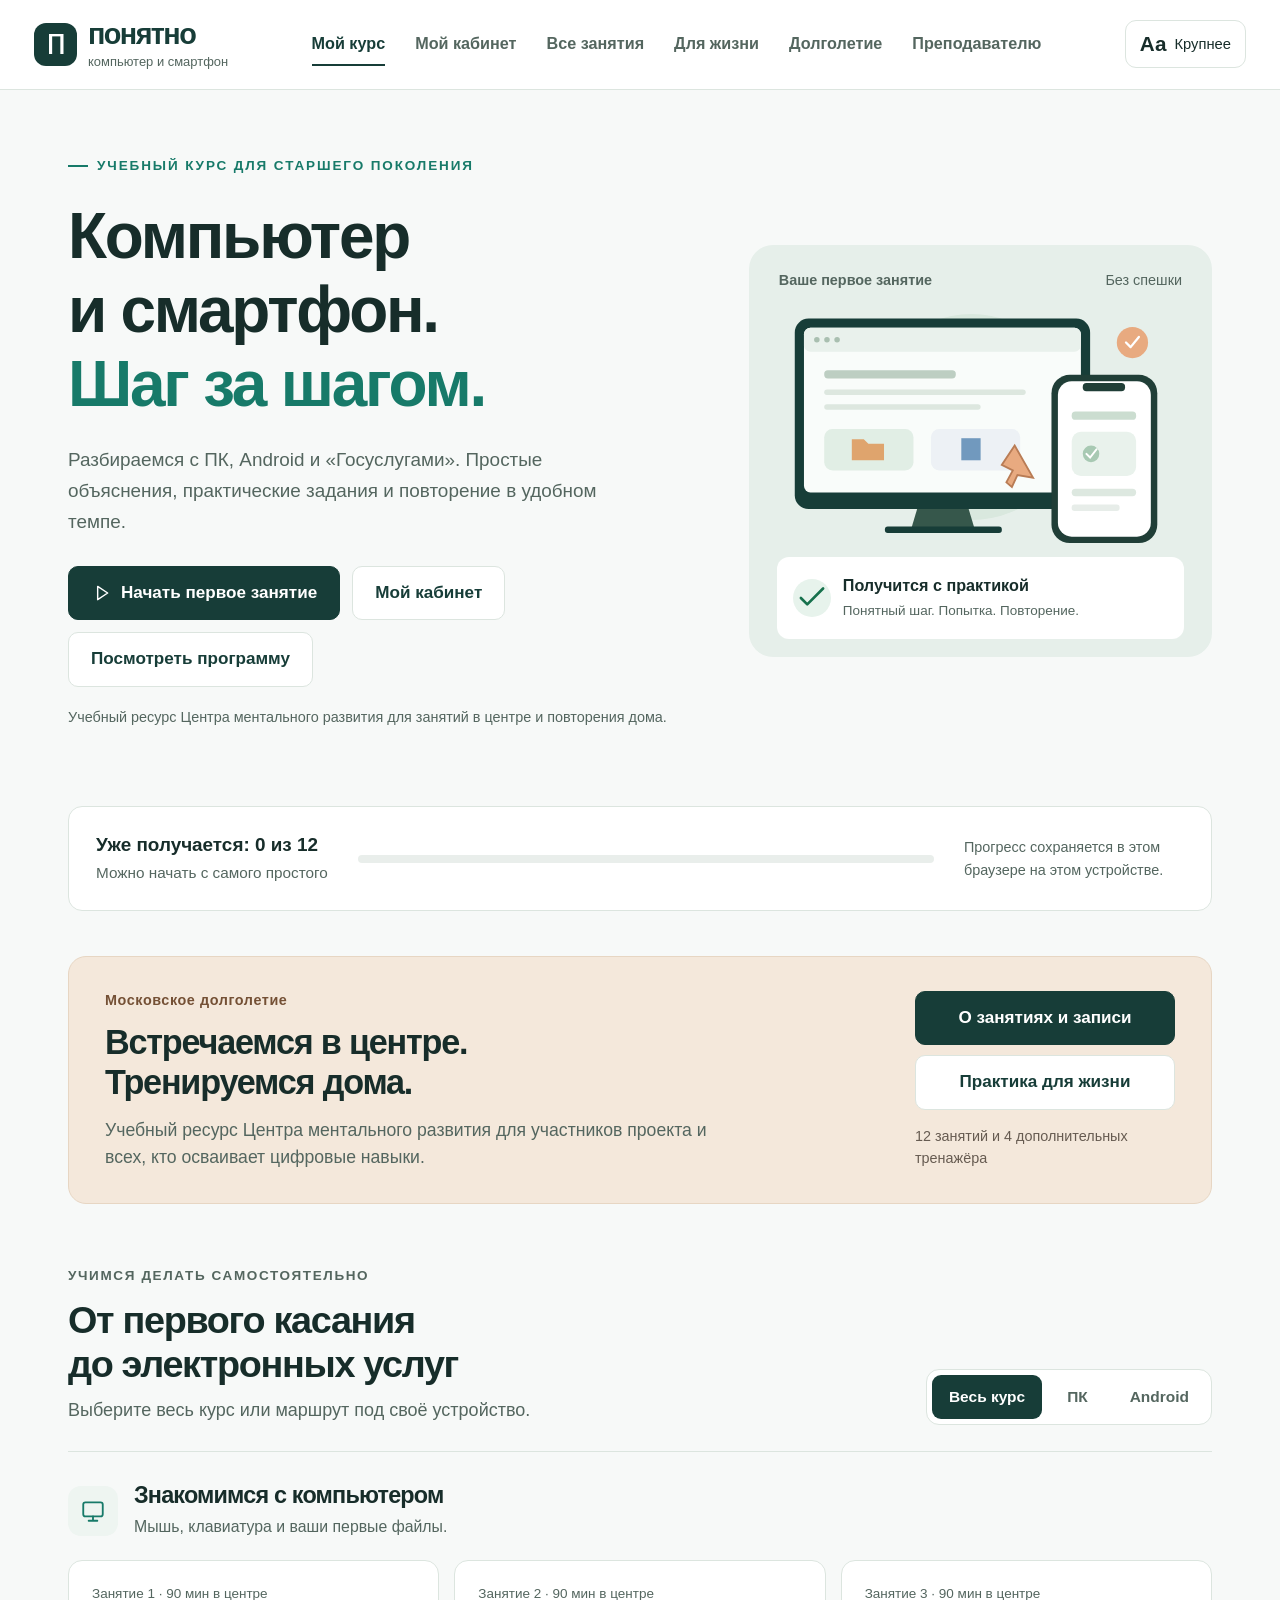
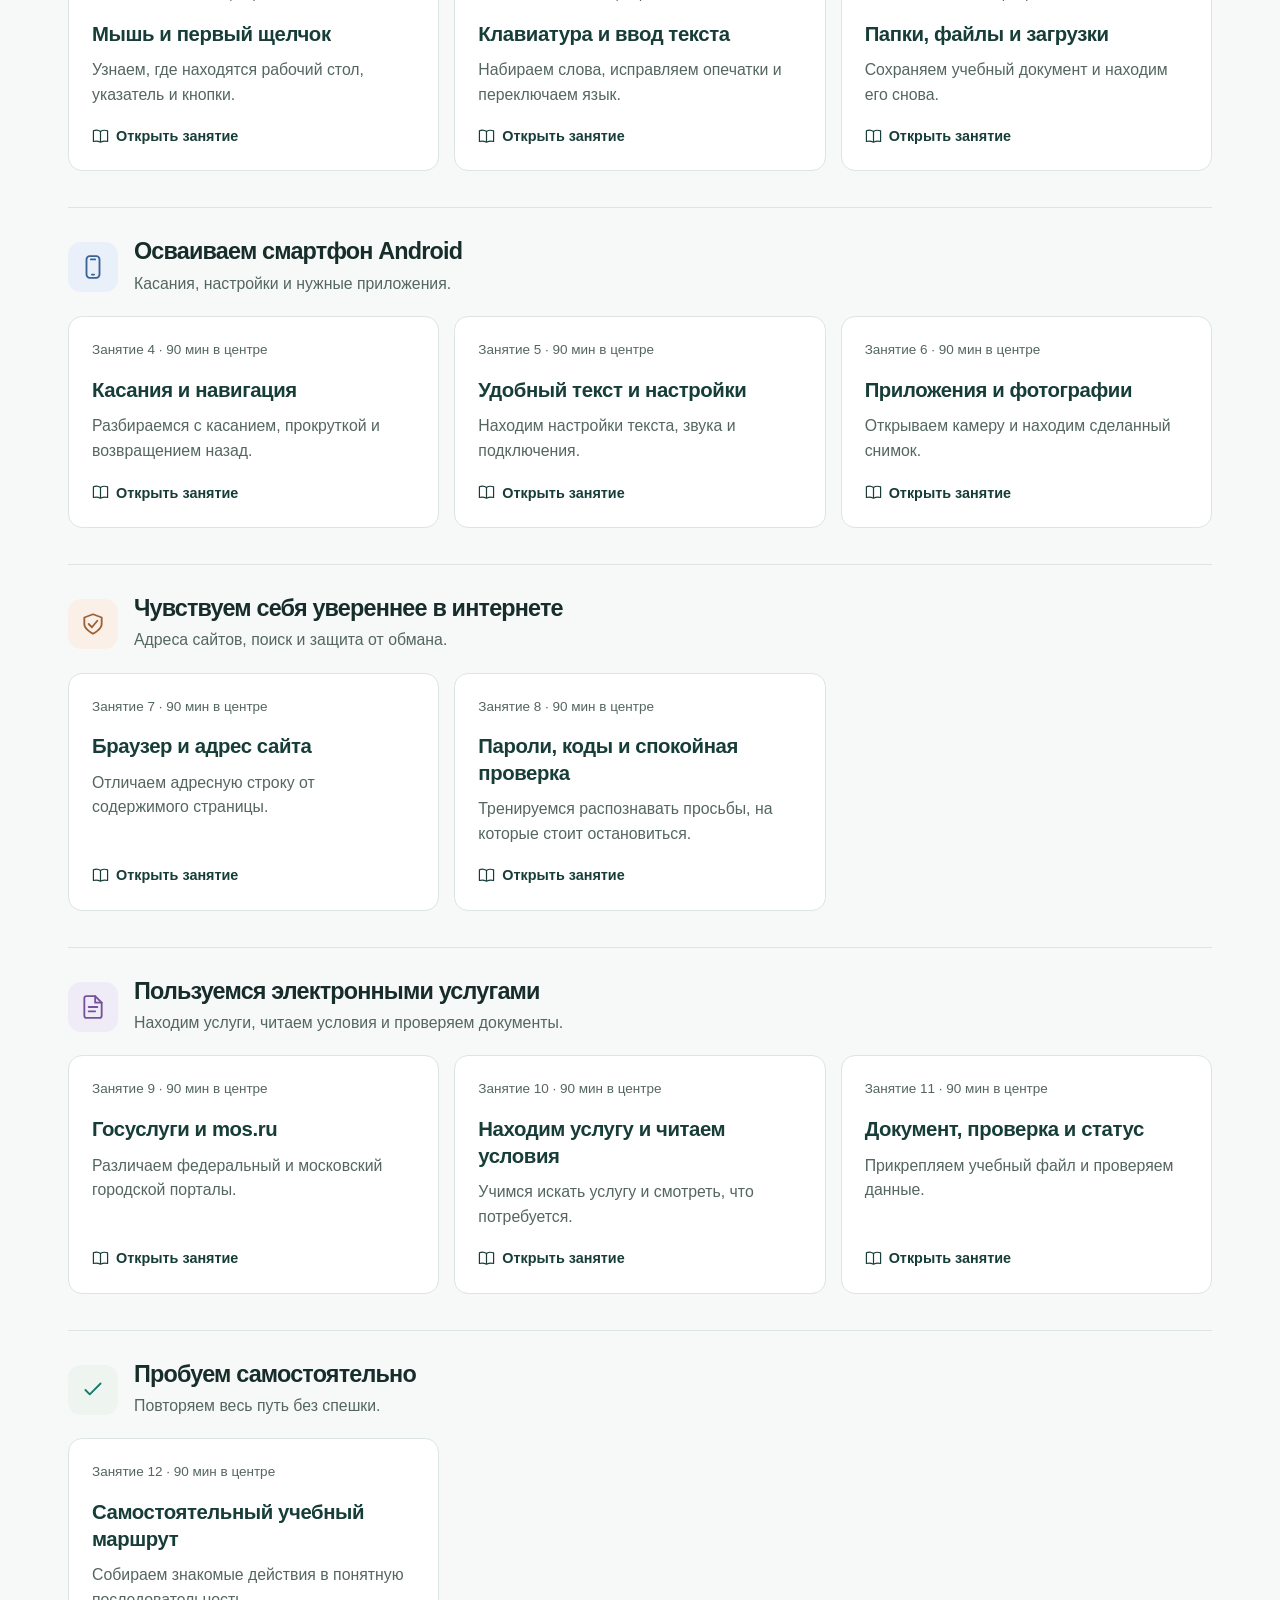
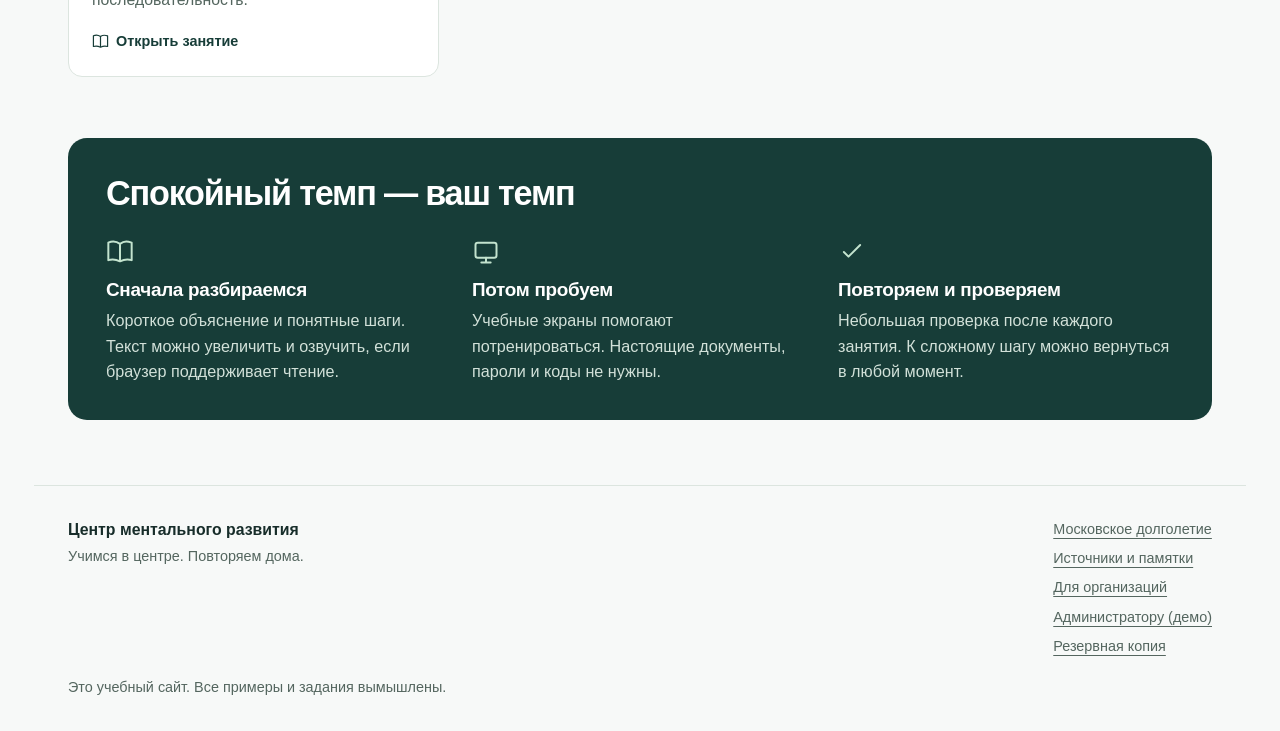
==== index.html @ 926dc973 "Stabilize learning navigation, schedule and local data management" ====
<!doctype html>
<html lang="ru">
<head>
  <meta charset="utf-8">
  <meta name="viewport" content="width=device-width, initial-scale=1">
  <meta name="theme-color" content="#173d38">
  <meta name="description" content="Учебный ресурс Центра ментального развития для участников Московского долголетия и самостоятельного обучения. Компьютер, Android, интернет и Госуслуги: понятные уроки, учебные задания и повторение в своём темпе.">
  <title>Понятно — компьютер и смартфон</title>
  <link rel="icon" href="data:image/svg+xml,%3Csvg xmlns='http://www.w3.org/2000/svg' viewBox='0 0 64 64'%3E%3Crect width='64' height='64' rx='18' fill='%23173d38'/%3E%3Cpath d='M18 44V20h28v24M26 44V28h12v16' fill='none' stroke='white' stroke-width='5' stroke-linecap='round'/%3E%3C/svg%3E">
  <link rel="stylesheet" href="./style.css?v=20261125-md1">
  <script src="./data.js?v=20261125-md1" defer></script>
  <script src="./extras.js?v=20261125-md1" defer></script>
  <link rel="stylesheet" href="./student.css?v=20261125-student1">
  <script src="./student.js?v=20261126-stable1" defer></script>
  <link rel="stylesheet" href="./teacher-workspace.css?v=20261125-teacher1">
  <script src="./teacher-workspace.js?v=20261126-stable1" defer></script>
  <link rel="stylesheet" href="./admin.css?v=20261126-stable1">
  <script src="./admin.js?v=20261126-stable1" defer></script>
  <script src="./backup.js?v=20261126-stable1" defer></script>
  <script src="./app.js?v=20261126-stable1" defer></script>
</head>
<body>
  <a class="skip-link" href="#main">Перейти к содержанию</a>
  <header class="site-header">
    <div class="header-inner">
      <a class="brand" href="#home" aria-label="Понятно — главная страница"><span class="brand-symbol" aria-hidden="true">п</span><span>понятно<span class="brand-sub">компьютер и смартфон</span></span></a>
      <nav aria-label="Основная навигация"><a href="#home" data-nav="home">Мой курс</a><a href="#student" data-nav="student">Мой кабинет</a><a href="#program" data-nav="program">Все занятия</a><a href="#life" data-nav="life">Для жизни</a><a href="#dolgoletie" data-nav="dolgoletie" aria-label="Московское долголетие">Долголетие</a><a href="#teacher" data-nav="teacher">Преподавателю</a></nav>
      <button class="font-button" id="font-toggle" type="button" aria-pressed="false" aria-label="Увеличить размер текста"><span aria-hidden="true">Аа</span><span class="font-label">Крупнее</span></button>
    </div>
  </header>
  <main id="main" tabindex="-1"></main>
  <footer class="site-footer"><div><strong>Центр ментального развития</strong><span>Учимся в центре. Повторяем дома.</span></div><div class="footer-links"><a href="#dolgoletie">Московское долголетие</a><a href="#sources">Источники и памятки</a><a href="./client.html">Для организаций</a><a href="#admin">Администратору (демо)</a><a href="#backup">Резервная копия</a></div><p>Это учебный сайт. Все примеры и задания вымышлены.</p></footer>
  <div id="announcer" class="sr-only" aria-live="polite" aria-atomic="true"></div>
  <noscript><p class="notice">Для интерактивных заданий включите JavaScript в браузере.</p></noscript>
</body>
</html>
---- style.css ----
:root{--ink:#172d2a;--muted:#54665f;--green:#173d38;--teal:#177a69;--line:#dce5df;--pale:#eef5f1;--paper:#fff;--bg:#f7f9f8;--orange:#e8aa80;--blue:#eaf0f9;--purple:#f0ecf7;font-size:18px;color-scheme:light}
*{box-sizing:border-box}html{scroll-behavior:smooth;scroll-padding-top:110px}body{margin:0;background:var(--bg);color:var(--ink);font-family:Inter,"Segoe UI",Arial,sans-serif;line-height:1.55}html.large-text{font-size:21px}body.large-text{font-size:1rem}button,input,select{font:inherit}button,a,input{touch-action:manipulation}a{color:var(--green);text-underline-offset:4px}button{cursor:pointer}button:disabled{cursor:default;opacity:.55}button:focus-visible,a:focus-visible,input:focus-visible,summary:focus-visible{outline:3px solid #237dca;outline-offset:4px}h1,h2,h3,p{margin-top:0}h1,h2,h3{line-height:1.16;letter-spacing:-.035em}h1{font-size:3.55rem;font-weight:650}h2{font-size:2.1rem;font-weight:650}h3{font-size:1.3rem}p{margin-bottom:1rem}svg{vertical-align:middle;flex-shrink:0}button svg,a svg{pointer-events:none}.sr-only{position:absolute;left:-10000px;width:1px;height:1px;overflow:hidden}.skip-link{position:fixed;top:-100px;left:20px;z-index:1000;background:white;padding:16px}.skip-link:focus{top:15px}.site-header{background:#fff;border-bottom:1px solid var(--line);position:sticky;top:0;z-index:10}.header-inner{max-width:1280px;margin:auto;display:flex;align-items:center;justify-content:space-between;gap:25px;padding:20px 34px}.brand{display:flex;align-items:center;gap:11px;text-decoration:none;font-weight:750;font-size:1.6rem;letter-spacing:-.055em;line-height:1}.brand-symbol{display:grid;place-items:center;width:43px;height:43px;border-radius:12px;background:var(--green);color:#fff;font-size:2rem;font-weight:500;padding-bottom:5px}.brand-sub{display:block;font-size:.72rem;font-weight:500;letter-spacing:0;color:var(--muted);margin-top:7px}.header-inner nav{display:flex;gap:30px;align-items:center}.header-inner nav a{font-size:.9rem;text-decoration:none;font-weight:550;color:var(--muted);padding:8px 0;border-bottom:2px solid transparent}.header-inner nav a.active{color:var(--green);border-color:var(--green)}.font-button{border:1px solid var(--line);border-radius:11px;background:white;min-height:48px;display:flex;align-items:center;gap:8px;padding:7px 14px;color:var(--ink)}.font-button>span:first-child{font-size:1.15rem;font-weight:650}.font-label{font-size:.82rem}main{max-width:1212px;margin:auto;padding:0 34px;min-height:70vh}main:focus{outline:none}.hero{display:grid;grid-template-columns:1.15fr .85fr;gap:54px;align-items:center;padding:66px 0 60px}.eyebrow{display:flex;align-items:center;gap:9px;font-size:.75rem;font-weight:700;letter-spacing:.14em;text-transform:uppercase;color:var(--teal);margin-bottom:22px}.eyebrow:before{content:"";width:20px;height:2px;background:var(--teal)}.hero h1{margin-bottom:23px;max-width:700px}.hero h1 em{font-style:normal;color:var(--teal)}.hero-description{max-width:560px;font-size:1.05rem;color:var(--muted);line-height:1.65}.hero-actions{display:flex;gap:12px;flex-wrap:wrap;margin:28px 0 19px}.btn{min-height:52px;padding:13px 22px;border-radius:10px;border:1px solid var(--line);text-decoration:none;display:inline-flex;align-items:center;justify-content:center;gap:10px;color:var(--green);background:#fff;font-weight:650;font-size:.95rem}.btn.primary{background:var(--green);border-color:var(--green);color:white}.btn:hover{filter:brightness(.96)}.btn.text{background:none;border-color:transparent;padding-left:0;padding-right:0;text-decoration:underline;font-weight:550}.small-note{color:var(--muted);font-size:.8rem}.hero-art{background:#e6efea;border-radius:24px;position:relative;padding:24px 20px 18px;overflow:hidden}.hero-art svg{width:100%;height:auto}.art-heading{font-size:.8rem;font-weight:650;color:var(--muted);display:flex;justify-content:space-between;padding:0 10px}.art-heading span:last-child{font-weight:400}.art-bottom{display:flex;align-items:center;gap:12px;padding:16px;background:#fff;border-radius:12px;margin:3px 8px 0;font-size:.88rem}.round-check{display:grid;place-items:center;background:#e7f3ec;color:#17714d;width:38px;height:38px;border-radius:50%;flex-shrink:0}.art-bottom strong{display:block;font-size:.9rem}.art-bottom span{font-size:.75rem;color:var(--muted)}.course-strip{display:flex;gap:30px;align-items:center;padding:23px 27px;border:1px solid var(--line);border-radius:14px;background:white;margin-bottom:65px}.progress-label{min-width:205px}.progress-label strong{display:block;font-size:1.05rem}.progress-label span{font-size:.85rem;color:var(--muted)}.progress-track{flex:1;height:8px;border-radius:12px;background:#e9eeeb;overflow:hidden}.progress-track>span{display:block;background:var(--teal);height:100%;transition:width .3s}.progress-note{max-width:220px;font-size:.8rem;color:var(--muted)}.section-heading{display:flex;justify-content:space-between;gap:20px;align-items:end;margin-bottom:26px}.section-heading h2{margin-bottom:10px}.section-heading p{color:var(--muted);margin:0}.section-kicker{font-size:.75rem;text-transform:uppercase;letter-spacing:.12em;font-weight:650;color:var(--muted);margin-bottom:12px}.path-tabs{display:flex;gap:8px;border:1px solid var(--line);border-radius:13px;background:white;padding:5px;flex-shrink:0}.path-tabs button{border:0;border-radius:9px;background:white;color:var(--muted);padding:10px 17px;font-size:.86rem;font-weight:650}.path-tabs button.active{background:var(--green);color:#fff}.course-module{border-top:1px solid var(--line);padding:30px 0 36px}.module-heading{display:flex;gap:16px;align-items:center;margin-bottom:20px}.module-heading h3{margin-bottom:6px}.module-heading p{color:var(--muted);font-size:.88rem;margin:0}.module-icon{width:50px;height:50px;display:grid;place-items:center;background:var(--pale);border-radius:13px;color:var(--teal);flex-shrink:0}.module-icon.blue{background:var(--blue);color:#3a6295}.module-icon.orange{background:#fbf0e8;color:#9d6034}.module-icon.purple{background:var(--purple);color:#73539b}.lesson-grid{display:grid;grid-template-columns:repeat(3,1fr);gap:15px}.lesson-card{display:flex;flex-direction:column;background:white;border:1px solid var(--line);border-radius:14px;text-decoration:none;padding:23px;min-height:211px;transition:transform .15s,border-color .15s}.lesson-card:hover{transform:translateY(-3px);border-color:#79a697}.lesson-card:focus-visible{transform:none}.card-meta{display:flex;justify-content:space-between;align-items:center;color:var(--muted);font-size:.75rem;margin-bottom:16px}.card-meta .done{color:#16744f;font-weight:650}.lesson-card h4{font-size:1.13rem;line-height:1.3;margin:0 0 11px;letter-spacing:-.02em}.lesson-card p{font-size:.88rem;color:var(--muted);margin-bottom:18px}.card-action{margin-top:auto;font-size:.8rem;font-weight:650;display:flex;gap:7px;align-items:center}.how-section{margin:25px 0 65px;background:var(--green);border-radius:19px;color:white;padding:36px 38px}.how-section h2{font-size:1.9rem;margin-bottom:24px}.how-grid{display:grid;grid-template-columns:repeat(3,1fr);gap:30px}.how-grid h3{font-size:1.05rem;letter-spacing:-.015em;margin:13px 0 8px}.how-grid p{color:#d2e1d9;font-size:.9rem;margin:0}.how-grid svg{color:#c3e3ce}.site-footer{max-width:1212px;margin:0 auto;padding:32px 34px;border-top:1px solid var(--line);display:grid;grid-template-columns:1fr auto;align-items:start;gap:12px}.site-footer div strong{font-size:.88rem;display:block}.site-footer div span,.site-footer a,.site-footer p{font-size:.8rem;color:var(--muted)}.site-footer p{grid-column:1/-1;margin:7px 0 0}.page-heading{padding:50px 0 30px;max-width:850px}.page-heading h1{font-size:2.65rem;margin-bottom:20px}.page-heading>p{color:var(--muted);font-size:1.02rem}.back-link{display:inline-flex;gap:9px;align-items:center;text-decoration:none;font-size:.88rem;margin-bottom:26px}.lesson-layout{display:grid;grid-template-columns:245px minmax(0,1fr);gap:40px;padding:35px 0 70px}.lesson-sidebar{border-right:1px solid var(--line);padding-right:22px}.lesson-sidebar>p{font-size:.75rem;letter-spacing:.09em;font-weight:650;color:var(--muted);text-transform:uppercase}.lesson-sidebar a{display:flex;gap:9px;align-items:start;text-decoration:none;color:var(--muted);padding:11px 10px;border-radius:8px;margin:3px 0;font-size:.88rem;line-height:1.4}.lesson-sidebar a.current{background:#e5eee7;color:var(--green);font-weight:650}.lesson-sidebar .item-num{width:23px;flex-shrink:0;font-size:.78rem;margin-top:2px}.lesson-content h1{font-size:2.45rem;max-width:750px;margin:12px 0 24px}.lesson-top{display:flex;gap:14px;color:var(--muted);font-size:.8rem;flex-wrap:wrap}.stage-tabs{display:flex;border-bottom:1px solid var(--line);gap:24px;margin:28px 0}.stage-tabs a{text-decoration:none;color:var(--muted);padding:12px 0;font-size:.9rem;font-weight:650;border-bottom:3px solid transparent}.stage-tabs a.active{border-color:var(--teal);color:var(--green)}.outcomes{margin-bottom:28px;padding:21px 25px;background:var(--pale);border-radius:12px}.outcomes h2{font-size:1.1rem;letter-spacing:-.01em;margin-bottom:10px}.outcomes ul{padding-left:23px;margin:0}.outcomes li{padding:3px 0;font-size:.98rem}.theory-step{margin:30px 0}.theory-step h2{font-size:1.4rem;margin-bottom:13px}.theory-step p{font-size:1.1rem;line-height:1.75}.term{padding:19px 0;border-top:1px solid var(--line);border-bottom:1px solid var(--line);margin:30px 0}.term strong{font-size:1.05rem}.term p{font-size:.95rem;color:var(--muted);margin:7px 0 0}.lesson-bottom{display:flex;gap:12px;flex-wrap:wrap;margin-top:28px}.practice-box{border:1px solid var(--line);border-radius:16px;background:white;padding:26px;margin:24px 0}.practice-box h2{font-size:1.4rem;margin:0 0 12px}.demo-label{display:inline-flex;background:#f2f5f3;border-radius:6px;font-size:.75rem;padding:5px 9px;color:var(--muted);margin-bottom:18px}.practice-area{padding:24px;background:#f1f5f2;border-radius:13px;margin:22px 0}.demo-grid{display:grid;grid-template-columns:repeat(3,1fr);gap:12px}.demo-item{background:#fff;border:1px solid #cad8cf;border-radius:11px;min-height:120px;display:flex;flex-direction:column;justify-content:center;align-items:center;gap:12px;padding:15px;color:var(--green);font-size:.9rem}.demo-item:hover{border-color:var(--teal)}.demo-item svg{width:35px;height:35px}.feedback{padding:15px 18px;border-radius:10px;margin-top:17px;line-height:1.5;font-size:.95rem;background:#edf4f8;color:#244d62}.feedback:empty{display:none}.feedback.good{background:#e6f3e9;color:#235e3c}.feedback.try{background:#fff2e4;color:#775025}.practice-area input,.catalog-input{width:100%;border:1px solid #adc4b5;border-radius:10px;min-height:53px;padding:12px 15px;background:white;color:var(--ink);font-size:1.05rem}.practice-area label{display:block;font-size:.9rem;font-weight:600;margin-bottom:10px}.practice-area .btn{margin-top:14px}.breadcrumb-demo{font-size:.82rem;color:var(--muted);margin-bottom:18px}.phone-demo{max-width:315px;background:#fff;margin:auto;border:8px solid #243b36;border-radius:31px;padding:27px 15px 12px;box-shadow:0 12px 25px #193f3710}.phone-demo .phone-status{text-align:center;font-size:.7rem;color:var(--muted);margin-bottom:22px}.phone-demo h3{font-size:1.12rem}.phone-demo p{font-size:.95rem}.phone-buttons{display:flex;justify-content:space-evenly;padding-top:14px;margin-top:23px;border-top:1px solid var(--line)}.phone-buttons button{border:1px solid var(--line);background:white;border-radius:7px;padding:9px 11px;font-size:.8rem}.font-demo{padding:20px 13px;border:1px solid var(--line);border-radius:8px;line-height:1.6;background:#f8faf9}.choices{display:grid;gap:11px}.choice-button{background:white;border:1px solid #cbd8d0;border-radius:9px;padding:16px;text-align:left;line-height:1.5;color:var(--ink);font-size:.95rem}.choice-button:hover{border-color:var(--teal);background:#fafdfb}.message-demo{padding:21px;background:#fff;border-radius:11px;margin-bottom:19px}.message-demo strong{font-size:.85rem;display:block;color:var(--muted);margin-bottom:9px}.message-demo p{margin-bottom:0}.portal-pair{display:grid;grid-template-columns:1fr 1fr;gap:12px}.portal-pair button{min-height:110px}.catalog-items{display:grid;gap:10px;margin-top:15px}.catalog-items button{background:white;padding:15px 17px;border-radius:8px;border:1px solid var(--line);text-align:left;color:var(--green);font-weight:550}.catalog-detail{padding:20px;background:white;border:1px solid var(--line);border-radius:10px}.catalog-detail p{font-size:.95rem}.summary-rows{display:grid;gap:12px;font-size:.95rem;margin:15px 0}.summary-rows div{border-bottom:1px solid var(--line);padding-bottom:10px}.summary-rows span{display:block;color:var(--muted);font-size:.8rem}.sequence-list{display:grid;gap:8px;margin-bottom:20px}.sequence-list>div{padding:13px;background:white;border-radius:9px;border:1px solid var(--line)}.sequence-options{display:grid;gap:9px}.sequence-options button{padding:13px;background:white;text-align:left;border:1px solid var(--line);border-radius:8px;color:var(--green)}.quiz-question{padding:22px 0;border:0;border-bottom:1px solid var(--line);margin:0}.quiz-question legend{font-size:1.1rem;font-weight:650;padding:0 0 12px;line-height:1.5}.quiz-option{display:flex;gap:12px;align-items:start;margin:9px 0;padding:14px 17px;border:1px solid var(--line);border-radius:9px;background:white;cursor:pointer;font-size:.98rem}.quiz-option:has(input:checked){border-color:var(--teal);background:#eaf4ed}.quiz-option input{margin-top:7px;accent-color:var(--green);width:19px;height:19px;flex-shrink:0}.quiz-explain{font-size:.9rem;margin-top:12px;color:#285c40}.quiz-explain.wrong{color:#835326}.homework{margin:28px 0;padding:22px;background:#eef2f7;border-radius:12px}.homework h2{font-size:1.1rem;margin-bottom:9px}.homework p{font-size:.95rem;margin:0}.notice{padding:17px 20px;background:#fff3e4;border-radius:10px;color:#79582d;font-size:.9rem}.success-panel{background:#e8f4ec;border:1px solid #abcbb5;border-radius:14px;padding:24px;margin-bottom:24px}.success-panel h2{font-size:1.4rem}.success-panel p{margin:0;color:#345d43}.teacher-intro{display:grid;grid-template-columns:1fr 1fr;gap:25px;padding-bottom:25px}.teacher-card{background:#fff;border:1px solid var(--line);border-radius:13px;padding:26px}.teacher-card h2{font-size:1.4rem}.teacher-card p,.teacher-card li{font-size:.95rem}.teacher-card ul{padding-left:21px}.teacher-table{width:100%;border-collapse:collapse;margin:20px 0 35px;text-align:left;background:#fff}.teacher-table td,.teacher-table th{border:1px solid var(--line);padding:15px;vertical-align:top;font-size:.9rem}.teacher-table th{background:var(--green);color:white;font-weight:600}.teacher-table td:first-child{width:28%}.teacher-table a{font-weight:600}.teacher-details{background:#fff;border:1px solid var(--line);border-radius:10px;margin:13px 0}.teacher-details summary{cursor:pointer;font-weight:600;padding:20px;font-size:1rem}.teacher-details>div{padding:0 23px 23px}.teacher-details h3{font-size:1.1rem}.teacher-details p,.teacher-details li{font-size:.95rem}.teacher-details ul{padding-left:20px}.sources-list{display:grid;gap:18px;padding-bottom:55px}.source-item{padding:24px;background:white;border:1px solid var(--line);border-radius:11px}.source-item h2{font-size:1.3rem;margin-bottom:10px}.source-item p{font-size:.95rem;color:var(--muted)}.source-item a{font-size:.95rem}.empty-state{padding:22px;background:white;border-radius:10px;color:var(--muted)}.completion-badge{display:inline-flex;align-items:center;gap:8px;background:#e8f4ec;color:#25623e;border-radius:7px;padding:7px 10px;font-size:.8rem;margin:16px 0}.print-only{display:none}
@media(min-width:1500px){.hero{padding-top:80px;padding-bottom:75px}.hero h1{font-size:3.85rem}}
@media(max-width:1000px){.header-inner{padding:17px 25px;gap:15px}.header-inner nav{gap:20px}.brand-sub{font-size:.65rem}.font-label{display:none}main{padding:0 25px}.hero{gap:25px;padding-top:45px}.hero h1{font-size:2.85rem}.lesson-grid{grid-template-columns:repeat(2,1fr)}.section-heading{align-items:start}.section-heading h2{font-size:1.85rem}.path-tabs button{padding:10px 12px}.lesson-layout{grid-template-columns:195px minmax(0,1fr);gap:25px}.lesson-sidebar{padding-right:15px}.lesson-content h1{font-size:2.1rem}.course-strip{margin-bottom:45px}.progress-note{max-width:175px}.teacher-table{font-size:.9rem}}
@media(max-width:720px){:root{font-size:18px}.header-inner{padding:14px 18px;flex-wrap:wrap;gap:13px}.brand{font-size:1.35rem}.brand-symbol{width:38px;height:38px;font-size:1.8rem}.brand-sub{font-size:.64rem}.font-button{margin-left:auto;min-height:42px;padding:5px 13px}.header-inner nav{order:3;flex-basis:100%;gap:25px;overflow:auto;white-space:nowrap}.header-inner nav a{font-size:.85rem;padding:4px 0 7px}.hero{grid-template-columns:1fr;padding:36px 0;gap:30px}.hero h1{font-size:2.65rem;line-height:1.1}.hero-description{font-size:1rem}.hero-art{max-width:450px;width:100%;margin:auto}.hero-art svg{max-height:240px}.hero-actions .btn{flex:1;white-space:nowrap;padding:13px 16px}main{padding:0 19px}.eyebrow{margin-bottom:19px}.course-strip{flex-wrap:wrap;padding:20px;gap:16px;margin-bottom:38px}.progress-label{flex-basis:100%}.progress-track{min-width:130px}.progress-note{font-size:.75rem;max-width:150px}.section-heading{flex-direction:column;gap:20px;margin-bottom:24px}.section-heading h2{font-size:1.8rem}.section-heading p{font-size:.95rem}.path-tabs{width:100%;justify-content:space-between}.path-tabs button{padding:10px 17px;flex:1}.lesson-grid{grid-template-columns:1fr}.lesson-card{min-height:170px;padding:21px}.card-meta{margin-bottom:11px}.lesson-card h4{font-size:1.15rem}.module-heading{gap:12px}.module-heading h3{font-size:1.2rem}.module-heading p{font-size:.85rem}.course-module{padding:24px 0 29px}.how-section{padding:28px 23px;margin-bottom:40px}.how-section h2{font-size:1.6rem}.how-grid{grid-template-columns:1fr;gap:25px}.site-footer{grid-template-columns:1fr;padding:26px 19px}.site-footer p{grid-column:auto}.lesson-layout{grid-template-columns:1fr;gap:0;padding-top:27px}.lesson-sidebar{display:none}.lesson-content h1{font-size:2rem}.stage-tabs{gap:0;justify-content:space-between}.stage-tabs a{font-size:.82rem;padding:12px 3px}.lesson-top{font-size:.77rem}.practice-box{padding:19px}.practice-area{padding:17px}.demo-grid{grid-template-columns:1fr}.demo-item{min-height:80px;flex-direction:row;justify-content:start}.portal-pair{grid-template-columns:1fr}.teacher-intro{grid-template-columns:1fr}.page-heading h1{font-size:2.1rem}.teacher-table{display:block;overflow:auto}.teacher-table td{min-width:155px}.teacher-table td:nth-child(2){min-width:220px}.lesson-bottom .btn{flex:1}.theory-step p{font-size:1.05rem}.quiz-option{padding:13px}.page-heading{padding-top:33px}}
@media(prefers-reduced-motion:reduce){html{scroll-behavior:auto}*,*::before,*::after{transition:none!important}}
@media print{.site-header,.site-footer,.skip-link,.no-print,.back-link{display:none!important}body,main{background:white!important;color:black!important;font-size:11pt!important}main{max-width:none;padding:0}h1{font-size:24pt!important}h2{font-size:16pt!important}.page-heading{padding-top:0}.teacher-card,.teacher-details,.teacher-table td,.teacher-table th{background:white!important;color:black!important;box-shadow:none}.teacher-intro{display:block}.teacher-card{border:0;padding:0}.teacher-details{break-inside:avoid}.teacher-details>div{display:block!important}.teacher-details summary{padding-left:0}.teacher-table{display:table;overflow:visible;font-size:9pt}.teacher-table td,.teacher-table th{padding:8px;font-size:9pt}.print-only{display:block}.teacher-details:not([open])>div{display:block!important}a{color:black;text-decoration:none}.source-item{break-inside:avoid}.notice{background:white;border:1px solid #999}.teacher-card ul{margin-top:0}}
/* Learning at the center and everyday practice */
.longevity-banner{margin:-20px 0 62px;padding:32px 36px;background:#f4e8db;border:1px solid #e7d6c3;border-radius:18px;display:grid;grid-template-columns:1fr auto;align-items:center;gap:40px}
.project-label{display:block;color:#745035;font-size:.8rem;letter-spacing:.04em;font-weight:700;margin-bottom:12px}
.longevity-banner h2{font-size:1.9rem;margin-bottom:14px}
.longevity-banner p{max-width:640px;margin-bottom:0;color:var(--muted);font-size:.98rem}
.banner-actions{display:flex;flex-direction:column;align-items:stretch;gap:10px;max-width:300px}
.banner-actions span{font-size:.8rem;color:#665b51;max-width:260px;padding-top:5px}
.longevity-heading{max-width:870px}
.longevity-heading h1{font-size:3.3rem;margin-bottom:20px}
.longevity-heading .lead{font-size:1.4rem;color:var(--green);line-height:1.45}
.longevity-heading>p{max-width:790px}
.connection-grid{display:grid;grid-template-columns:repeat(3,minmax(0,1fr));gap:20px;margin:0 0 52px}
.connection-card{padding:27px;background:#fff;border:1px solid var(--line);border-radius:14px}
.connection-card h2{font-size:1.4rem}
.connection-card p{font-size:.97rem;color:var(--muted);margin:0}
.join-section{display:grid;grid-template-columns:minmax(0,1.5fr) minmax(0,1fr);gap:42px;align-items:start;padding:20px 0 55px}
.join-section h2{font-size:2rem}
.join-steps{padding-left:25px}
.join-steps li{padding-left:7px;margin-bottom:18px}
.join-steps strong{display:block;margin-bottom:4px}
.center-card{padding:28px;background:var(--pale);border:1px solid var(--line);border-radius:16px}
.center-card h3{font-size:1.3rem;margin-top:26px;margin-bottom:13px}
.center-card h3:first-of-type{margin-top:0}
.center-card p,.center-card li{font-size:.95rem}
.center-card ul{padding-left:22px}
.center-card .small-note{font-size:.8rem;margin-bottom:8px}
.contact-phone{font-weight:650;font-size:1.1rem;display:inline-block;margin-bottom:12px}
.resource-note{padding:15px 0 45px}
.life-preview{padding:10px 0 25px}
.life-preview>h2{max-width:730px}
.life-grid{display:grid;grid-template-columns:repeat(2,minmax(0,1fr));gap:22px;margin:26px 0 36px}
.life-card{display:block;background:#fff;border:1px solid var(--line);border-radius:15px;padding:28px;text-decoration:none;transition:border-color .15s}
.life-card:hover{border-color:var(--teal)}
.life-icon{display:flex;align-items:center;justify-content:center;background:var(--pale);border-radius:12px;width:54px;height:54px;color:var(--teal);margin-bottom:17px}
.life-card-meta{display:block;font-size:.83rem;color:var(--muted);margin-bottom:10px}
.life-card h2{font-size:1.5rem;margin-bottom:13px}
.life-card p{font-size:.98rem;color:var(--muted);margin-bottom:22px}
.life-progress{display:flex;align-items:center;gap:24px;padding:20px 23px;border:1px solid var(--line);background:#fff;border-radius:12px;margin-top:27px;max-width:850px}
.life-progress span{font-size:.85rem;color:var(--muted)}
.life-exercise{max-width:850px;margin:0 auto;padding:40px 0 55px}
.life-exercise .eyebrow{margin:24px 0 16px}
.life-exercise h1{font-size:2.7rem}
.life-intro{color:var(--muted);font-size:1.05rem}
.life-step-status{display:flex;align-items:center;gap:24px;background:var(--pale);border-radius:10px;padding:16px 20px;margin:28px 0 20px}
.life-step-status span{white-space:nowrap;font-size:.95rem;font-weight:600}
.life-step-status progress{width:100%;height:12px;accent-color:var(--teal)}
.life-question{padding:30px;background:#fff;border:1px solid var(--line);border-radius:15px}
.life-question h2{font-size:1.65rem;scroll-margin-top:160px}
.life-options{display:grid;gap:13px;margin:24px 0}
.life-option{background:#fff;color:var(--ink);text-align:left;border:1px solid #bacbc0;border-radius:10px;min-height:58px;padding:16px 20px;font-weight:500;line-height:1.45}
.life-option:hover{background:var(--pale)}
.life-option.selected{border:2px solid var(--teal);background:#eaf4ed;padding:15px 19px}
.life-option:disabled{opacity:1;color:var(--muted)}
.life-option.selected:disabled{color:var(--green)}
.life-question .feedback{margin:20px 0}
.life-question .btn{margin-top:8px}
.related-lesson{margin-top:28px;padding:20px;border-left:3px solid var(--teal);background:var(--pale)}
.related-lesson span{display:block;font-size:.8rem;color:var(--muted);margin-bottom:6px}
.related-lesson a{font-weight:600}
.takeaway{padding:26px;background:#fff;border:1px solid var(--line);border-radius:12px}
.takeaway h2{font-size:1.6rem}
.takeaway li{margin-bottom:13px}
.takeaway p{color:var(--muted);font-size:.9rem}
.teacher-longevity{padding:28px 32px;border:1px solid #e7d6c3;background:#fbf3e9;border-radius:15px;margin-bottom:30px}
.teacher-longevity h2{font-size:1.7rem}
.teacher-longevity li{margin-bottom:12px}
.footer-links{display:flex;flex-direction:column;gap:7px}
@media(max-width:1100px){.header-inner{flex-wrap:wrap}.header-inner nav{order:3;flex-basis:100%;justify-content:center;gap:25px;overflow:auto;white-space:nowrap}.font-button{margin-left:auto}.longevity-banner{gap:25px;padding:28px}.banner-actions{max-width:260px}}
@media(max-width:720px){.header-inner nav{justify-content:flex-start;gap:25px}.longevity-banner{grid-template-columns:1fr;margin:-4px 0 38px;padding:25px;gap:23px}.longevity-banner h2{font-size:1.7rem}.banner-actions{max-width:none}.banner-actions span{max-width:none}.longevity-heading h1{font-size:2.25rem}.longevity-heading .lead{font-size:1.18rem}.connection-grid{grid-template-columns:1fr;gap:14px;margin-bottom:27px}.connection-card{padding:23px}.join-section{grid-template-columns:1fr;gap:23px;padding-bottom:30px}.join-section h2{font-size:1.7rem}.join-section .hero-actions{display:grid;grid-template-columns:1fr}.center-card{padding:24px}.life-grid{grid-template-columns:1fr;gap:16px}.life-card{padding:24px}.life-card h2{font-size:1.4rem}.life-progress{align-items:start;flex-direction:column;gap:8px}.life-exercise{padding-top:27px}.life-exercise h1{font-size:2rem}.life-intro{font-size:1rem}.life-question{padding:21px}.life-question h2{font-size:1.4rem}.life-option{padding:15px;font-size:.98rem}.life-option.selected{padding:14px}.life-step-status{gap:16px;padding:14px 16px}.teacher-longevity{padding:23px}.teacher-longevity h2{font-size:1.5rem}.teacher-longevity ol{padding-left:22px}.takeaway{padding:22px}.life-exercise .lesson-bottom{flex-direction:column}.life-exercise .btn{white-space:normal}}
@media print{.life-step-status,.related-lesson{display:none!important}.life-exercise{max-width:none;padding:0}.life-exercise .eyebrow{margin-top:0}.life-exercise .success-panel{display:none}.takeaway,.teacher-longevity{background:white;border:1px solid #aaa;break-inside:avoid}.longevity-banner{background:white}.life-card,.connection-card,.center-card{break-inside:avoid;box-shadow:none}}

@media(max-width:720px){.header-inner nav{flex-wrap:wrap;overflow:visible;white-space:normal;gap:7px 19px}.header-inner nav a{padding:4px 0;line-height:1.35}.life-question h2{scroll-margin-top:230px}}
---- student.css ----
.student-page{max-width:1000px;margin:0 auto;padding-bottom:55px}.student-summary{display:grid;grid-template-columns:1fr auto;gap:28px;align-items:center;padding:30px;background:var(--pale);border:1px solid var(--line);border-radius:18px}.student-summary h2{margin:5px 0 16px}.student-summary .progress-track{height:13px;margin:0 0 16px}.student-summary p:last-child{margin:0}.student-label{font-weight:650;color:var(--muted);margin:0}.student-actions{display:flex;flex-direction:column;gap:10px}.student-metrics{display:grid;grid-template-columns:repeat(3,1fr);gap:14px;margin:18px 0 36px}.student-metrics article{padding:20px;background:white;border:1px solid var(--line);border-radius:13px}.student-metrics strong{display:block;font-size:1.65rem;color:var(--green)}.student-metrics span{font-size:.9rem;color:var(--muted)}.student-section{padding:25px 0;border-top:1px solid var(--line)}.student-section h2{font-size:1.75rem}.student-section h3{margin:20px 0 12px}.student-achievements{display:grid;grid-template-columns:repeat(2,1fr);gap:12px}.student-award{display:flex;gap:14px;background:white;border:1px solid var(--line);border-radius:12px;padding:20px;align-items:start}.student-award.earned{border-color:#73a48b;background:#eef7ef}.student-award-mark{display:grid;place-items:center;border-radius:50%;background:#e9eeeb;color:var(--muted);width:38px;height:38px;flex:none;font-weight:700}.student-award.earned .student-award-mark{background:var(--green);color:white}.student-award h3{font-size:1.08rem;margin:0 0 8px}.student-award p{font-size:.88rem;margin:0 0 5px}.student-list{display:grid;gap:8px}.student-row{display:flex;justify-content:space-between;align-items:center;gap:15px;min-height:54px;border:1px solid var(--line);border-radius:10px;background:white;padding:13px 18px;text-decoration:none}.student-row:hover{border-color:var(--teal)}.student-row span{color:var(--muted);font-size:.84rem;flex-shrink:0}.student-notice{font-size:.9rem;color:var(--muted)}.student-print-date{display:none}@media(max-width:720px){.student-summary{grid-template-columns:1fr;padding:22px}.student-metrics{grid-template-columns:1fr;gap:8px}.student-metrics article{padding:15px}.student-achievements{grid-template-columns:1fr}.student-row{align-items:start;flex-direction:column;gap:5px}.student-page .page-heading{padding-top:28px}}@media print{.student-page{max-width:none;padding:0}.student-print-date{display:block}.student-summary,.student-award,.student-row,.student-metrics article{break-inside:avoid;background:white}.student-section{padding:13px 0}.student-page .page-heading{padding:0}.student-page a{color:inherit;text-decoration:none}.student-actions{display:none!important}}
---- teacher-workspace.css ----
.teach-workspace{max-width:1100px;margin:auto;padding-bottom:50px}.tw-metrics{display:grid;grid-template-columns:repeat(auto-fit,minmax(150px,1fr));gap:12px;margin:0 0 22px}.tw-metrics article{background:#fff;border:1px solid var(--line);border-radius:12px;padding:18px;color:var(--muted);font-size:.9rem}.tw-metrics strong{display:block;color:var(--green);font-size:1.8rem}.tw-panel{background:#fff;border:1px solid var(--line);border-radius:16px;padding:26px;margin:0 0 20px}.tw-panel h2{font-size:1.7rem}.tw-group-list{display:flex;gap:9px;flex-wrap:wrap;margin-bottom:18px}.tw-form{display:flex;align-items:end;flex-wrap:wrap;gap:12px;margin:20px 0}.tw-form label{display:grid;gap:6px;flex:1;min-width:135px;font-weight:600;font-size:.9rem}.tw-form input,.tw-form select,.tw-table select{min-height:48px;border:1px solid #aebfb5;background:white;border-radius:8px;color:var(--ink);padding:9px 12px;width:100%;font:inherit}.tw-form select{max-width:100%}.tw-session-list{display:grid;gap:8px}.tw-session{border:1px solid var(--line);background:white;color:var(--ink);border-radius:10px;padding:13px 16px;text-align:left;display:grid;grid-template-columns:1fr 1.6fr 1fr;gap:10px;align-items:center}.tw-session.selected{background:var(--pale);border-color:var(--teal)}.tw-session span:last-child{font-size:.85rem;color:var(--muted)}.tw-print-only{display:none}@media(max-width:720px){.tw-panel{padding:18px}.tw-form{display:grid}.tw-session{grid-template-columns:1fr;gap:4px}.tw-metrics{grid-template-columns:repeat(2,minmax(0,1fr))}.tw-table select{min-width:155px}}@media print{.tw-print-only{display:inline}.tw-table select,.tw-session-list,.no-print{display:none!important}.tw-panel{border:1px solid #bbb;padding:12px;break-inside:auto}.tw-metrics article{break-inside:avoid}.teach-workspace .page-heading{padding:0}.tw-panel h2{font-size:15pt}}
---- admin.css ----
.admin-checks{display:grid;gap:12px;grid-template-columns:repeat(auto-fit,minmax(210px,1fr));margin:20px 0}.admin-checks label{display:flex;align-items:center;gap:9px}.admin-checks input{width:22px;height:22px;accent-color:var(--green)}.admin-certificate{padding:40px 22px;border:4px double #72998a;background:#f6faf7;text-align:center;margin:20px 0;position:relative}.admin-certificate .eyebrow{justify-content:center}.admin-certificate h2{font-size:2.3rem}.admin-certificate h3{font-size:1.8rem}.admin-watermark{font-weight:800;letter-spacing:.18em;color:#8b5945}.admin-workspace .student-row button{min-height:40px;padding:7px 13px}.admin-workspace .tw-table select{min-width:150px}@media print{body.certificate-print .site-header,body.certificate-print .site-footer{display:none!important}body.certificate-print .admin-workspace>*{display:none!important}body.certificate-print .admin-workspace>section:has(.admin-certificate){display:block!important;border:0;padding:0}body.certificate-print .admin-workspace>section:has(.admin-certificate)>*:not(.admin-certificate){display:none!important}body.certificate-print .admin-certificate{display:block!important;min-height:150mm;padding:25mm 12mm;margin:0;background:white}body.certificate-print main{padding:0}body:not(.certificate-print) .admin-certificate{display:none!important}}
@media print{body:not(.certificate-print) .admin-certificate-section{display:none!important}.admin-workspace form{display:none!important}body.certificate-print .admin-workspace>.admin-certificate-section{display:block!important}body.certificate-print .admin-certificate-section>*:not(.admin-certificate){display:none!important}}
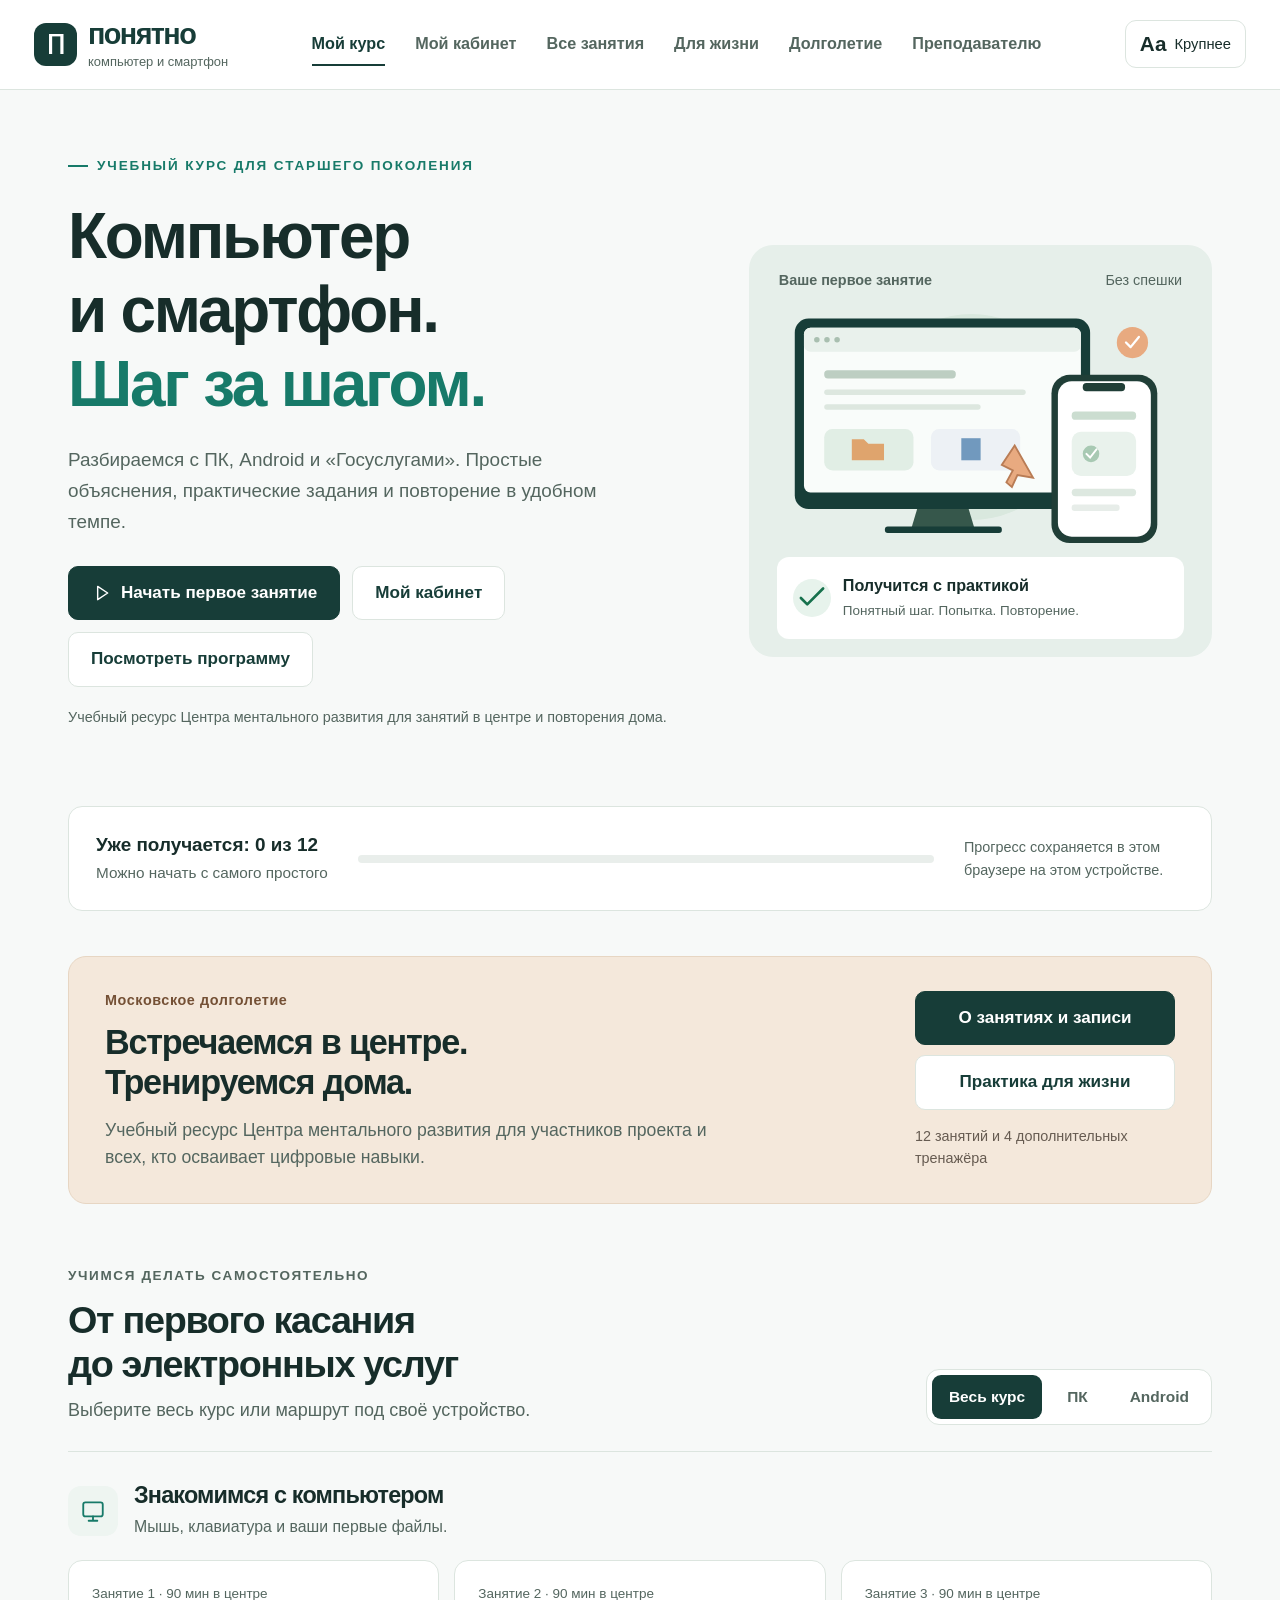
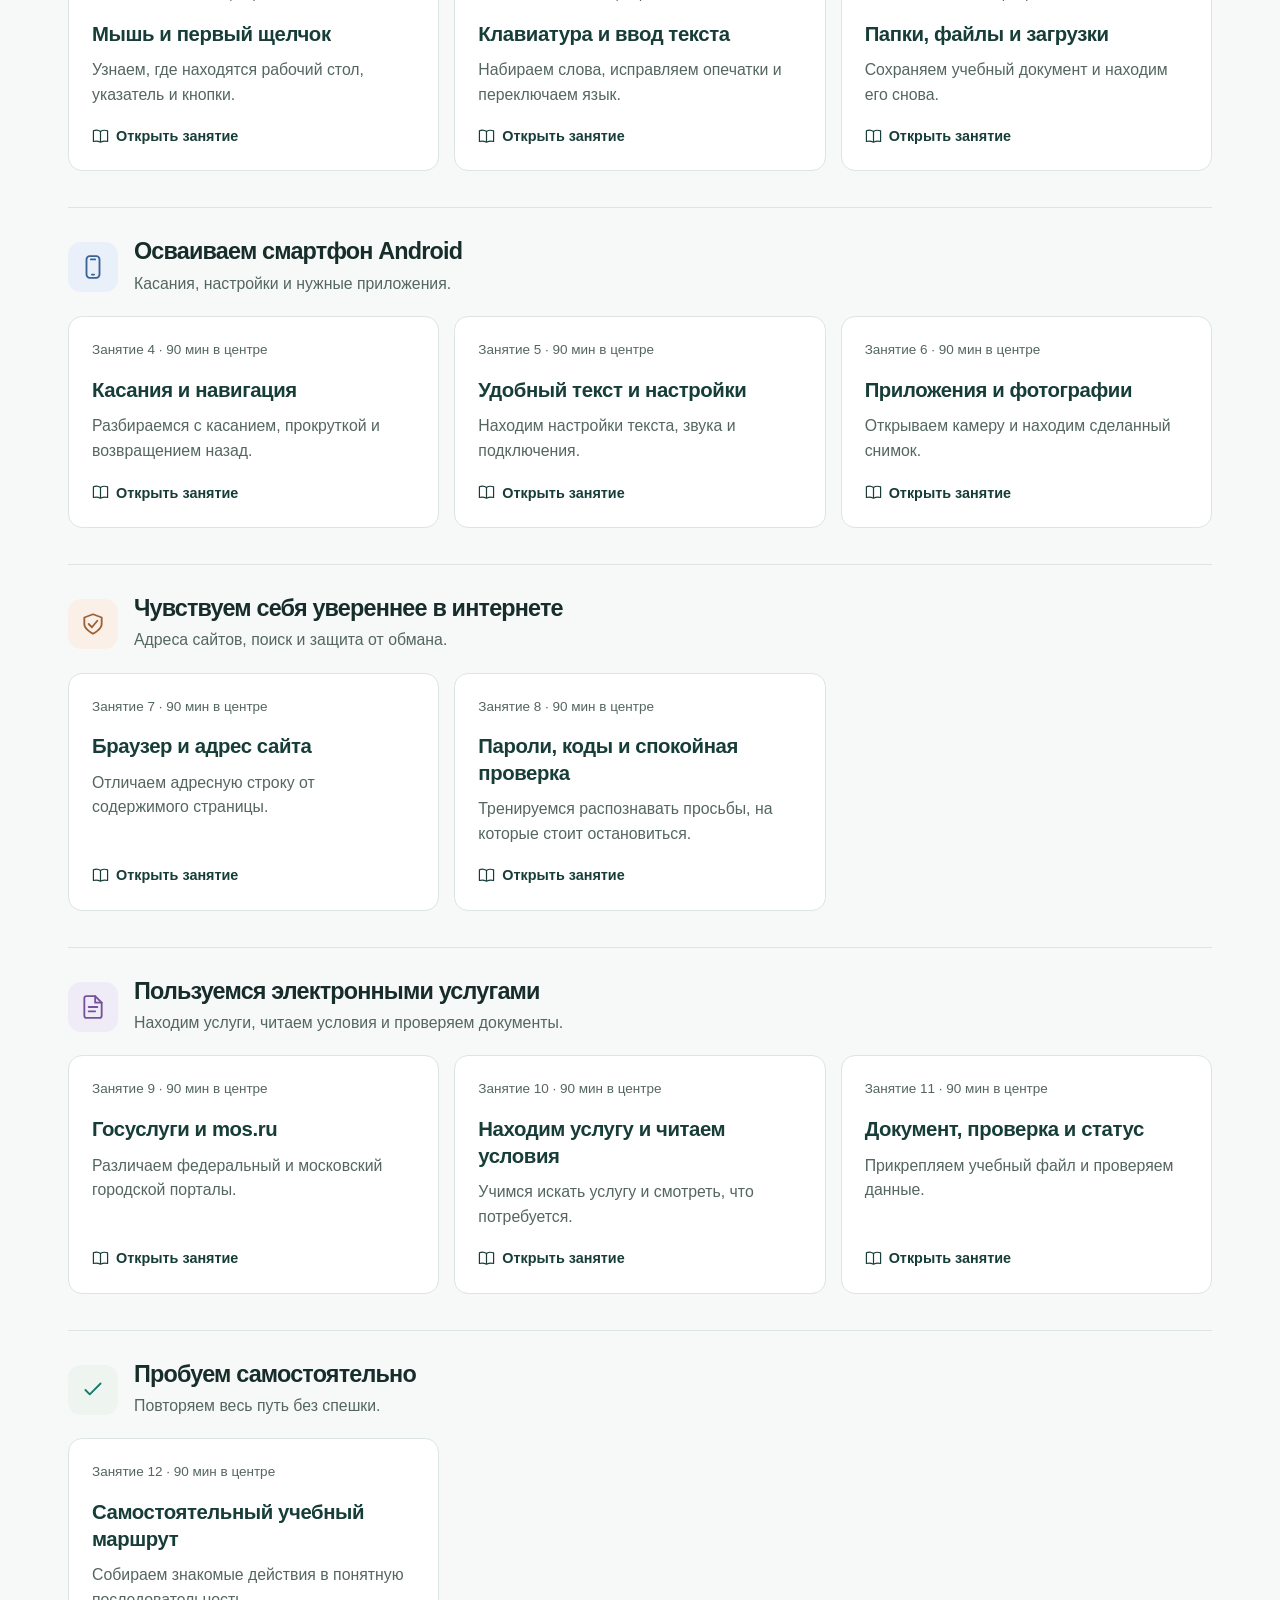
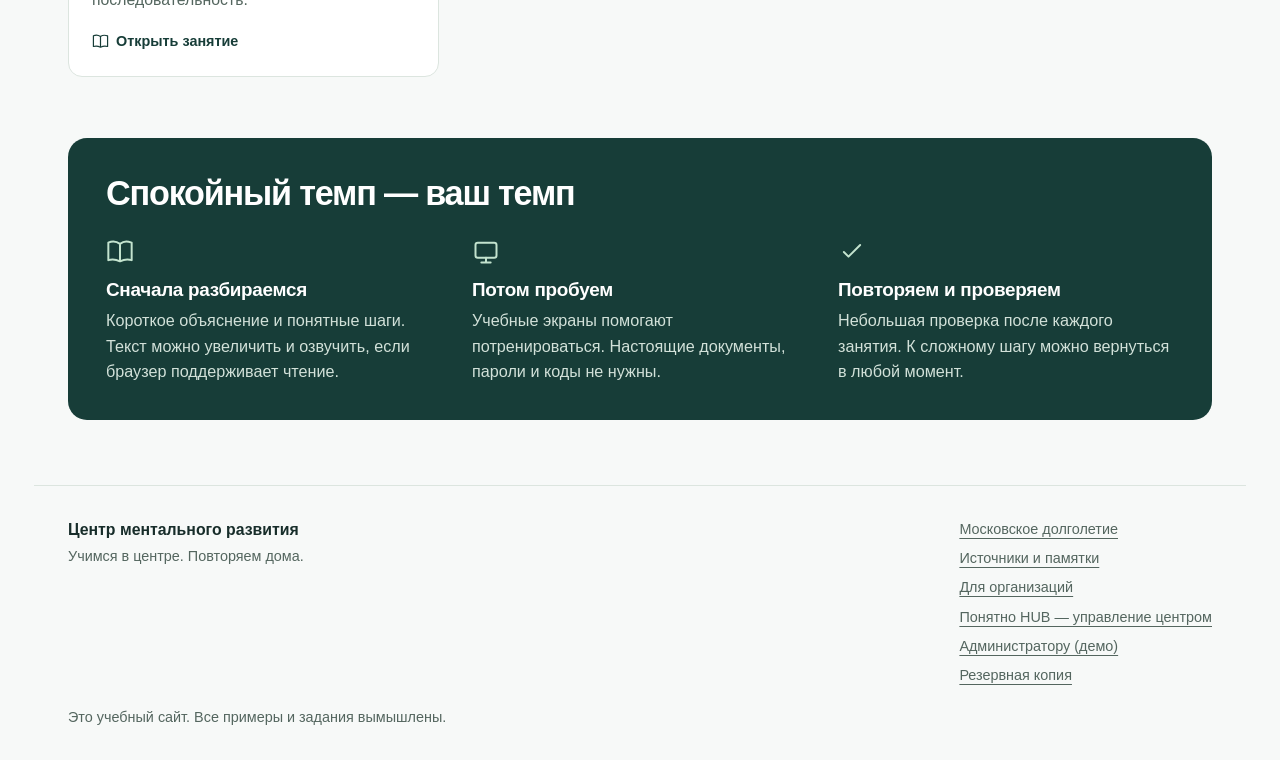
==== commit 8f4f296d: "Connect HUB demo to existing course and client presentation" ====
--- a/index.html
+++ b/index.html
@@ -29,7 +29,7 @@
     </div>
   </header>
   <main id="main" tabindex="-1"></main>
-  <footer class="site-footer"><div><strong>Центр ментального развития</strong><span>Учимся в центре. Повторяем дома.</span></div><div class="footer-links"><a href="#dolgoletie">Московское долголетие</a><a href="#sources">Источники и памятки</a><a href="./client.html">Для организаций</a><a href="#admin">Администратору (демо)</a><a href="#backup">Резервная копия</a></div><p>Это учебный сайт. Все примеры и задания вымышлены.</p></footer>
+  <footer class="site-footer"><div><strong>Центр ментального развития</strong><span>Учимся в центре. Повторяем дома.</span></div><div class="footer-links"><a href="#dolgoletie">Московское долголетие</a><a href="#sources">Источники и памятки</a><a href="./client.html">Для организаций</a><a href="./hub/">Понятно HUB — управление центром</a><a href="#admin">Администратору (демо)</a><a href="#backup">Резервная копия</a></div><p>Это учебный сайт. Все примеры и задания вымышлены.</p></footer>
   <div id="announcer" class="sr-only" aria-live="polite" aria-atomic="true"></div>
   <noscript><p class="notice">Для интерактивных заданий включите JavaScript в браузере.</p></noscript>
 </body>
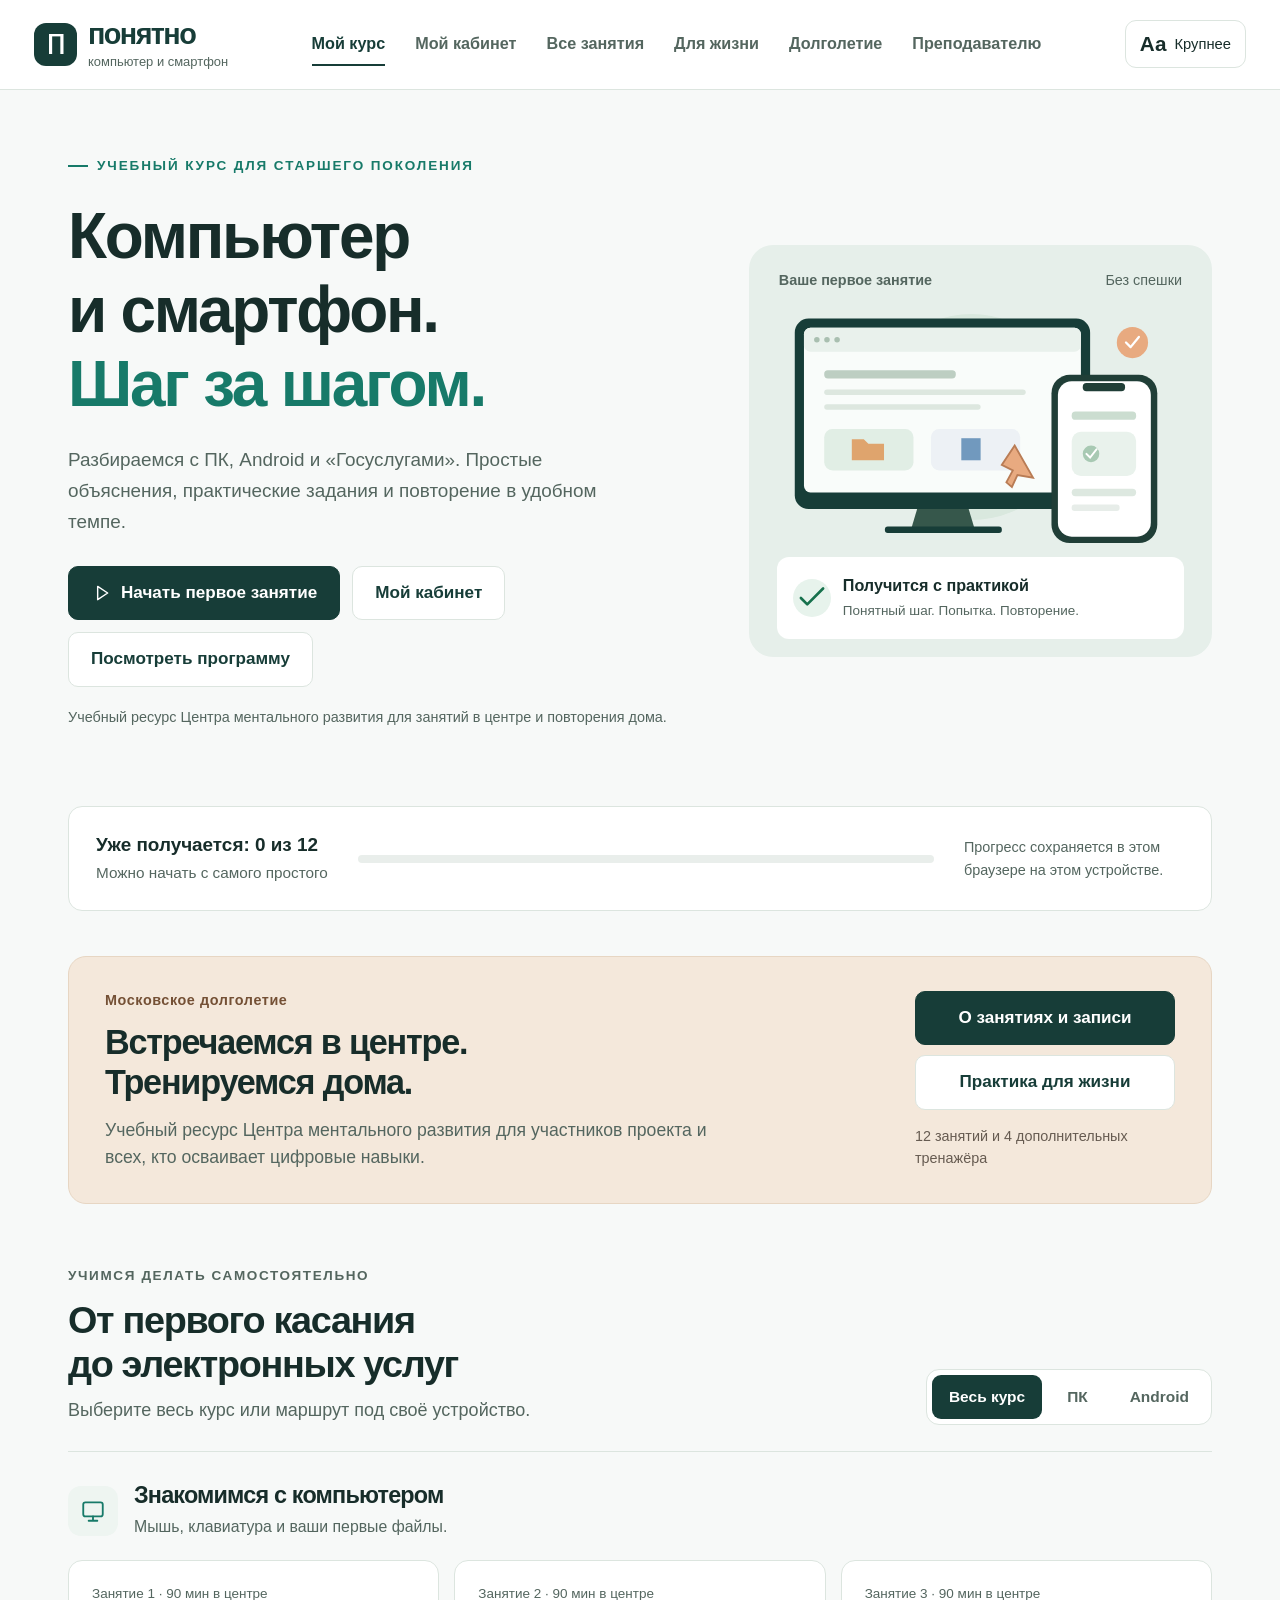
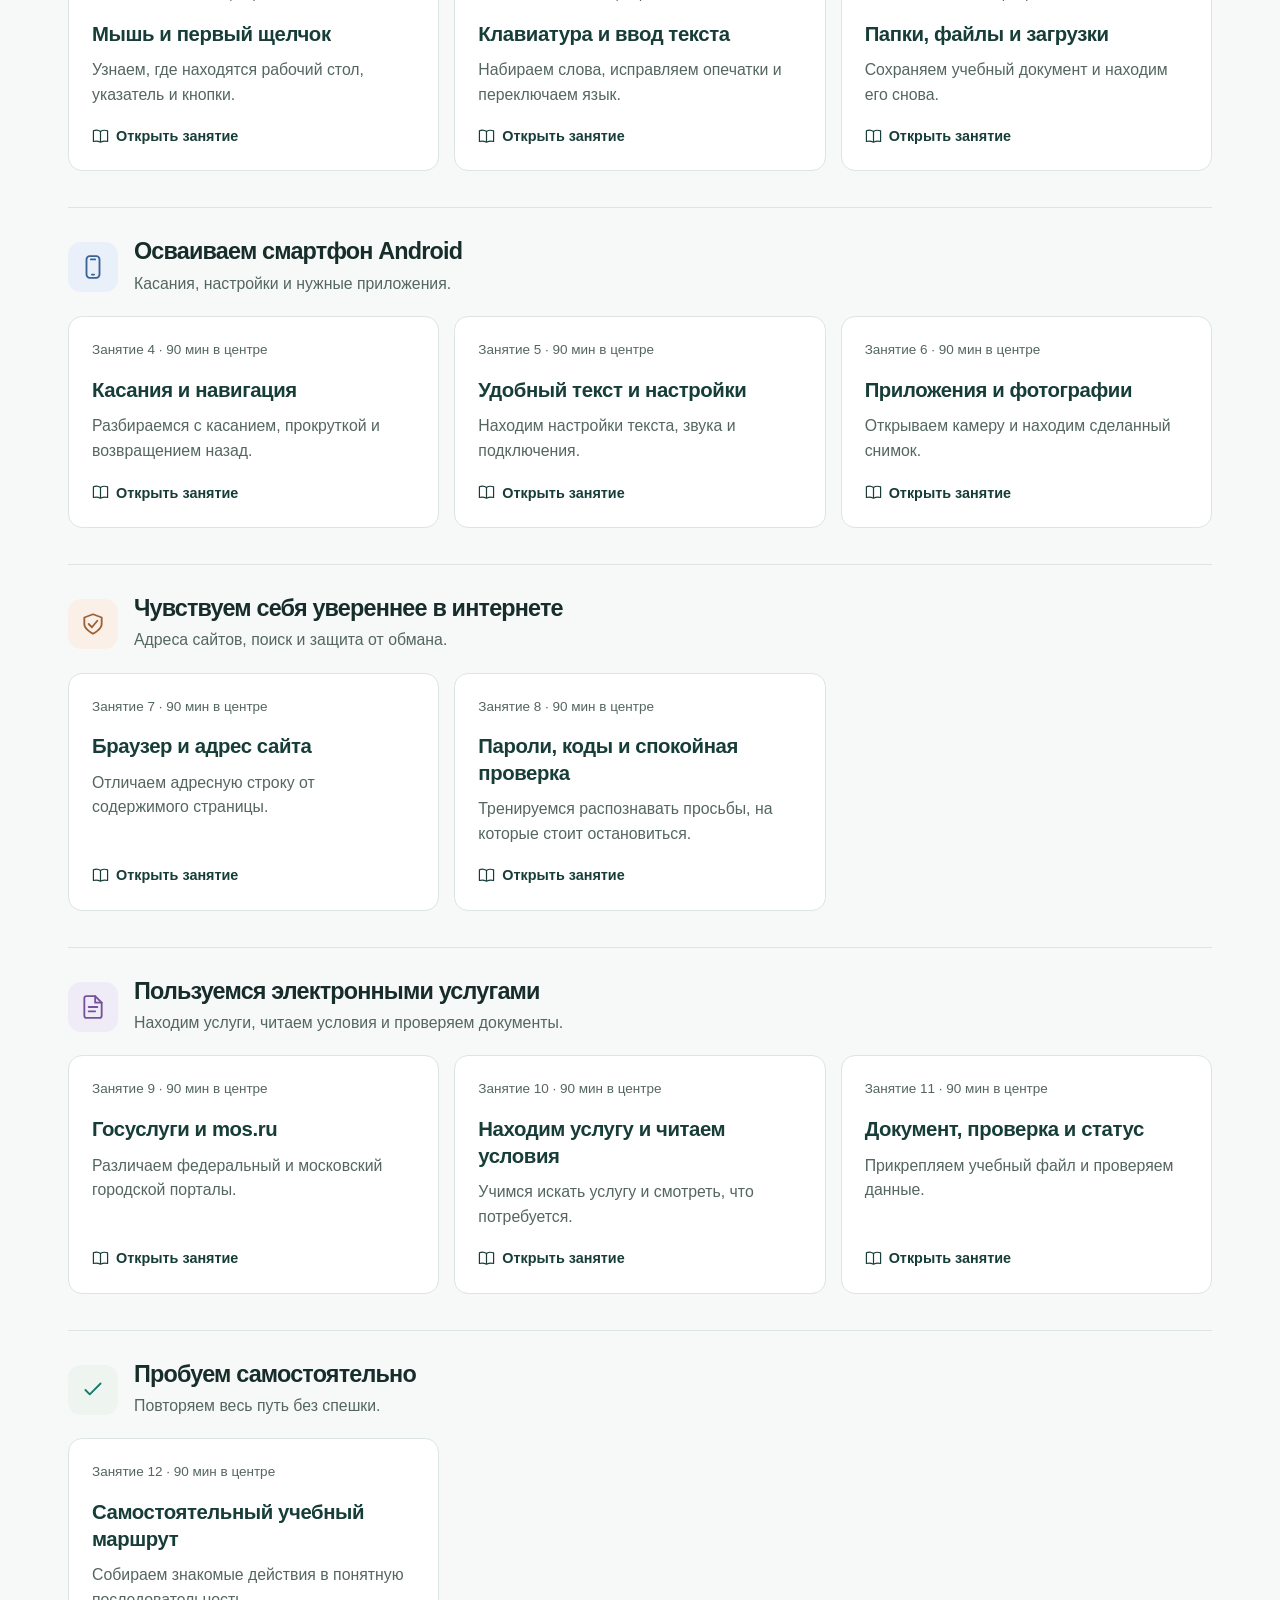
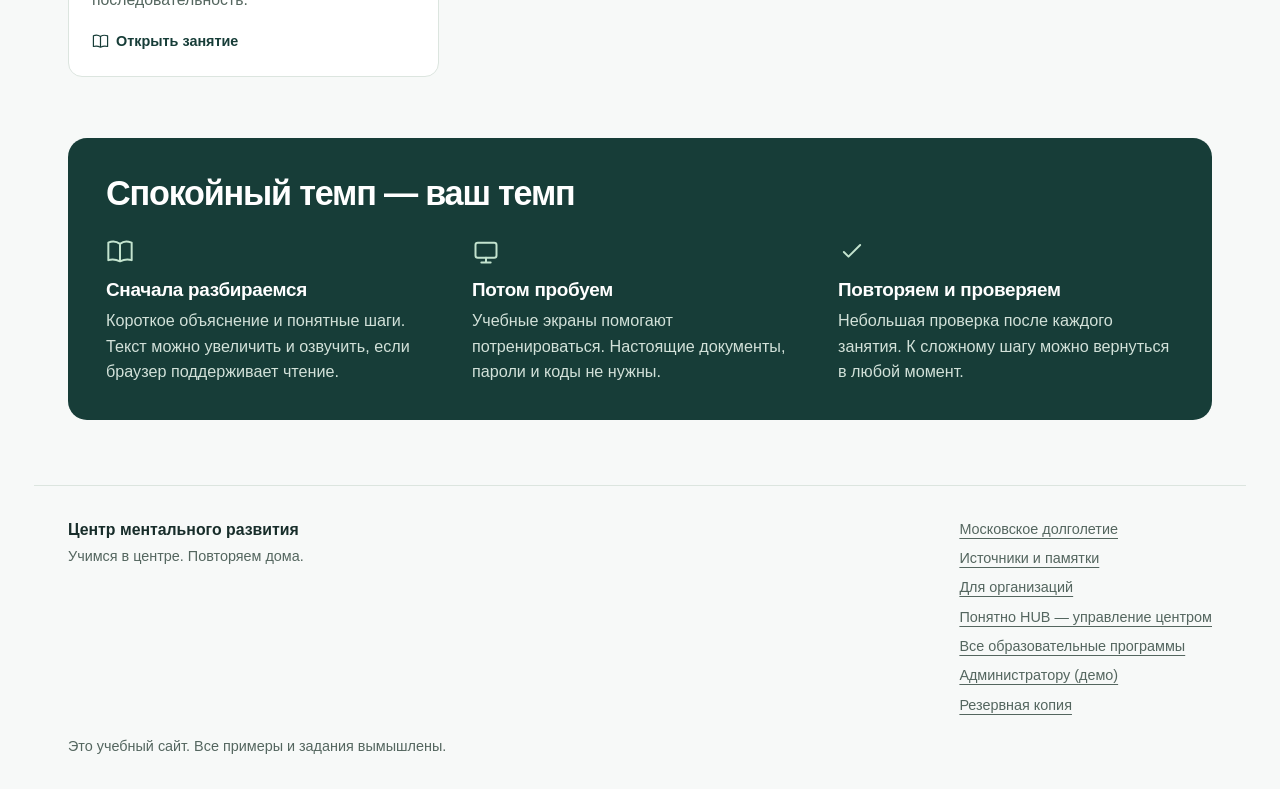
==== commit 9a259105: "Connect Education catalog to HUB and original course" ====
--- a/index.html
+++ b/index.html
@@ -29,7 +29,7 @@
     </div>
   </header>
   <main id="main" tabindex="-1"></main>
-  <footer class="site-footer"><div><strong>Центр ментального развития</strong><span>Учимся в центре. Повторяем дома.</span></div><div class="footer-links"><a href="#dolgoletie">Московское долголетие</a><a href="#sources">Источники и памятки</a><a href="./client.html">Для организаций</a><a href="./hub/">Понятно HUB — управление центром</a><a href="#admin">Администратору (демо)</a><a href="#backup">Резервная копия</a></div><p>Это учебный сайт. Все примеры и задания вымышлены.</p></footer>
+  <footer class="site-footer"><div><strong>Центр ментального развития</strong><span>Учимся в центре. Повторяем дома.</span></div><div class="footer-links"><a href="#dolgoletie">Московское долголетие</a><a href="#sources">Источники и памятки</a><a href="./client.html">Для организаций</a><a href="./hub/">Понятно HUB — управление центром</a><a href="./education/">Все образовательные программы</a><a href="#admin">Администратору (демо)</a><a href="#backup">Резервная копия</a></div><p>Это учебный сайт. Все примеры и задания вымышлены.</p></footer>
   <div id="announcer" class="sr-only" aria-live="polite" aria-atomic="true"></div>
   <noscript><p class="notice">Для интерактивных заданий включите JavaScript в браузере.</p></noscript>
 </body>
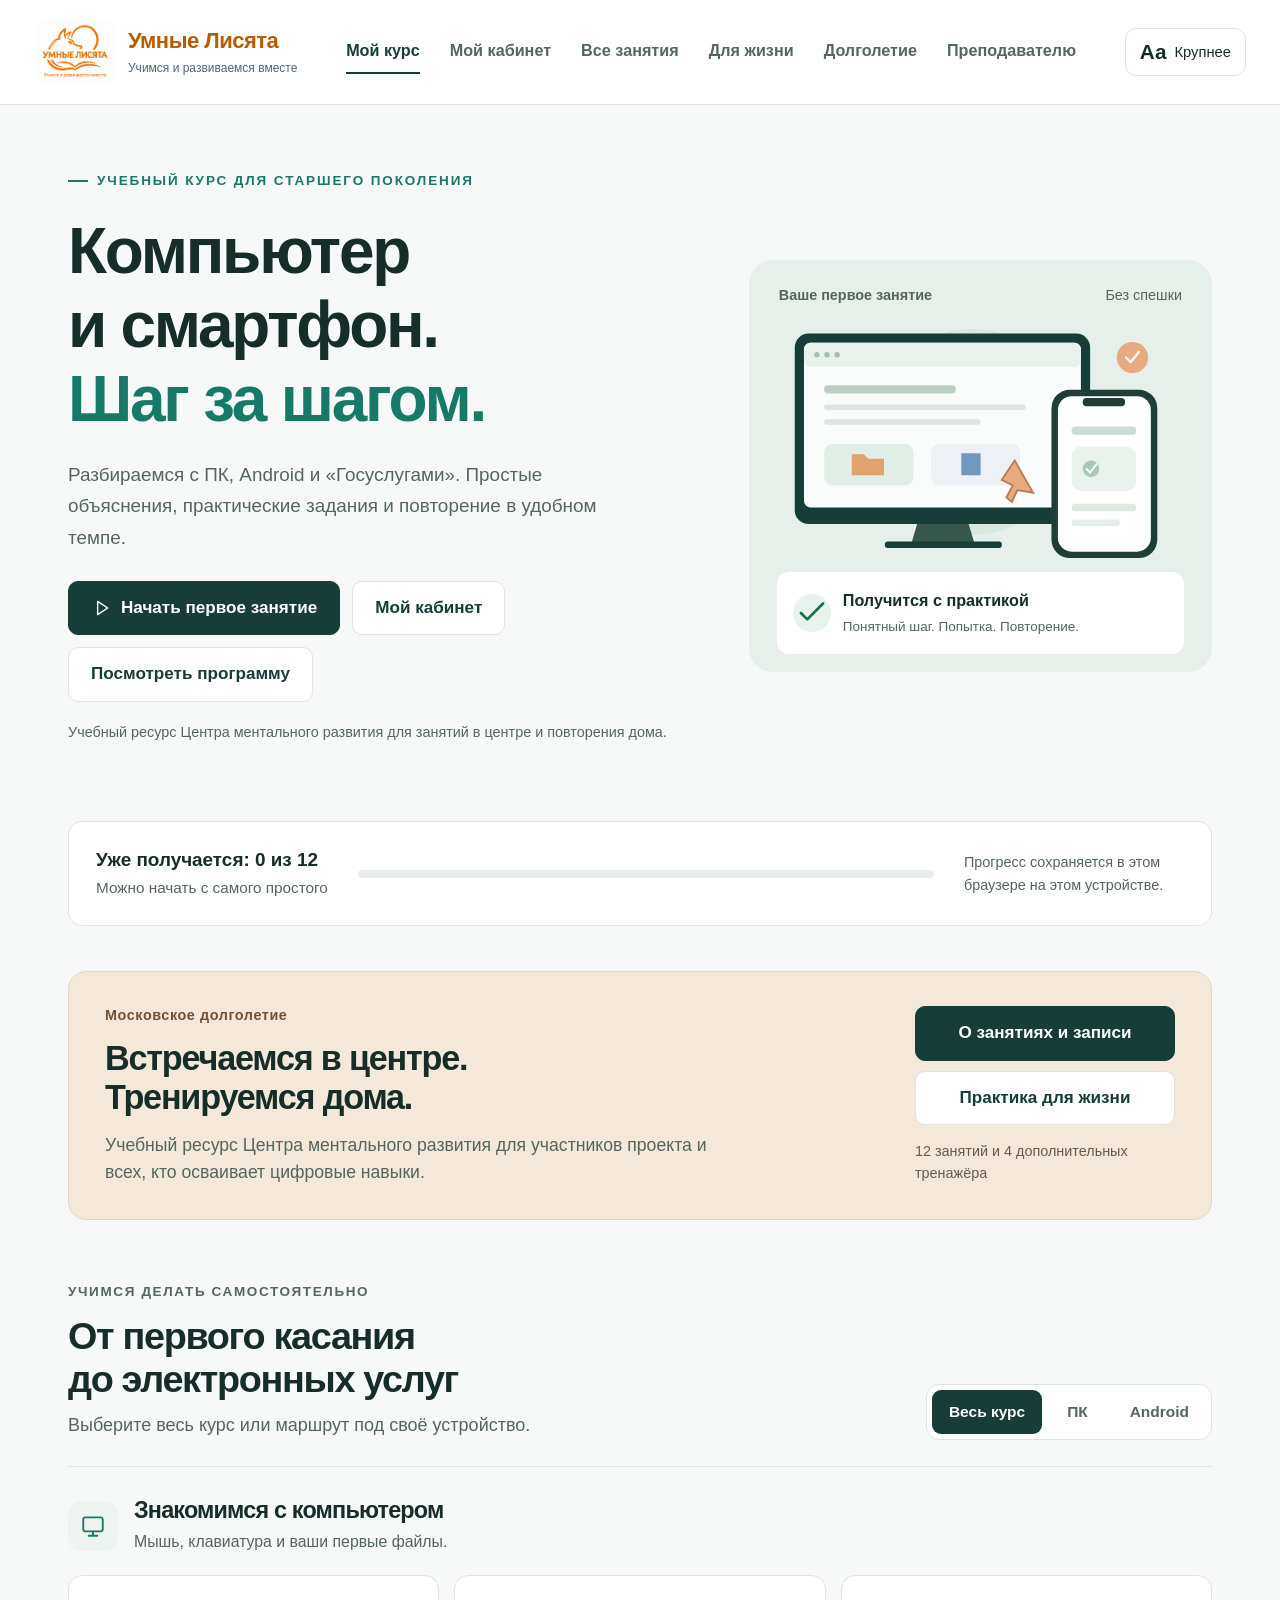
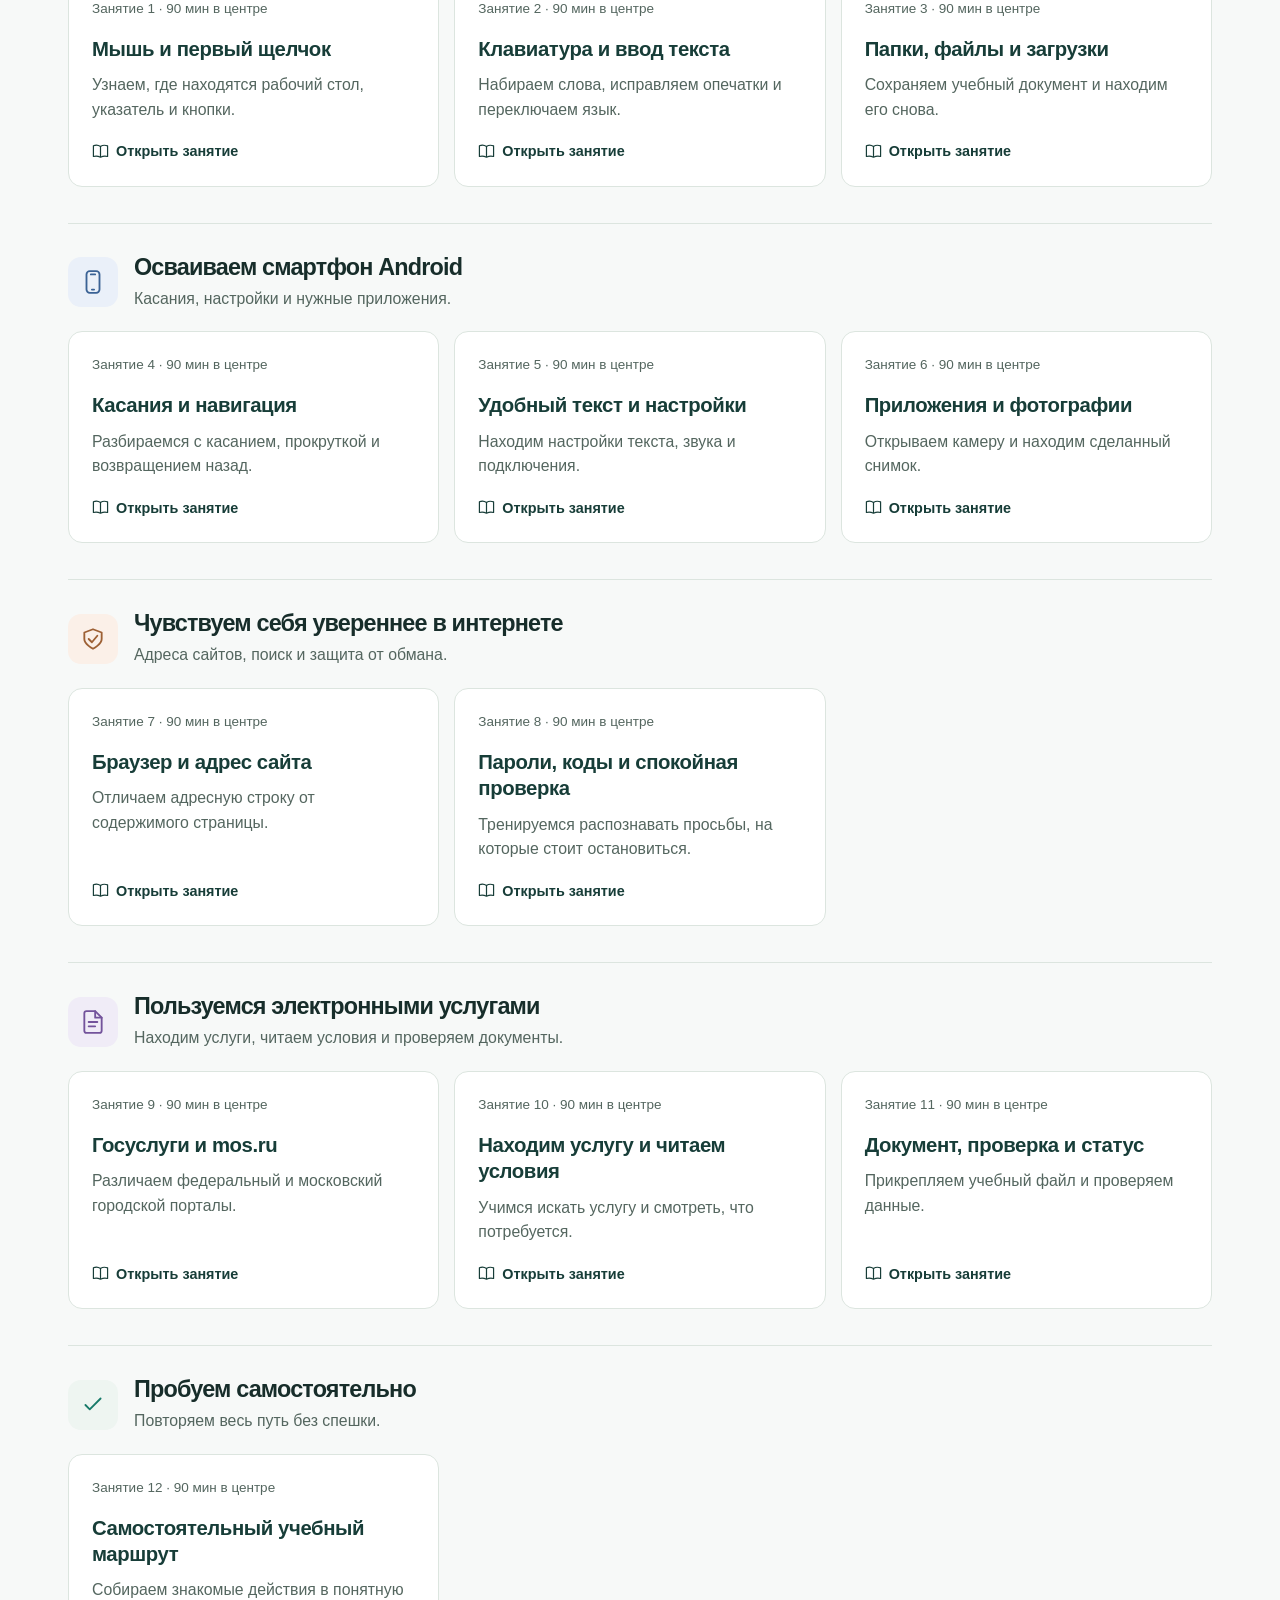
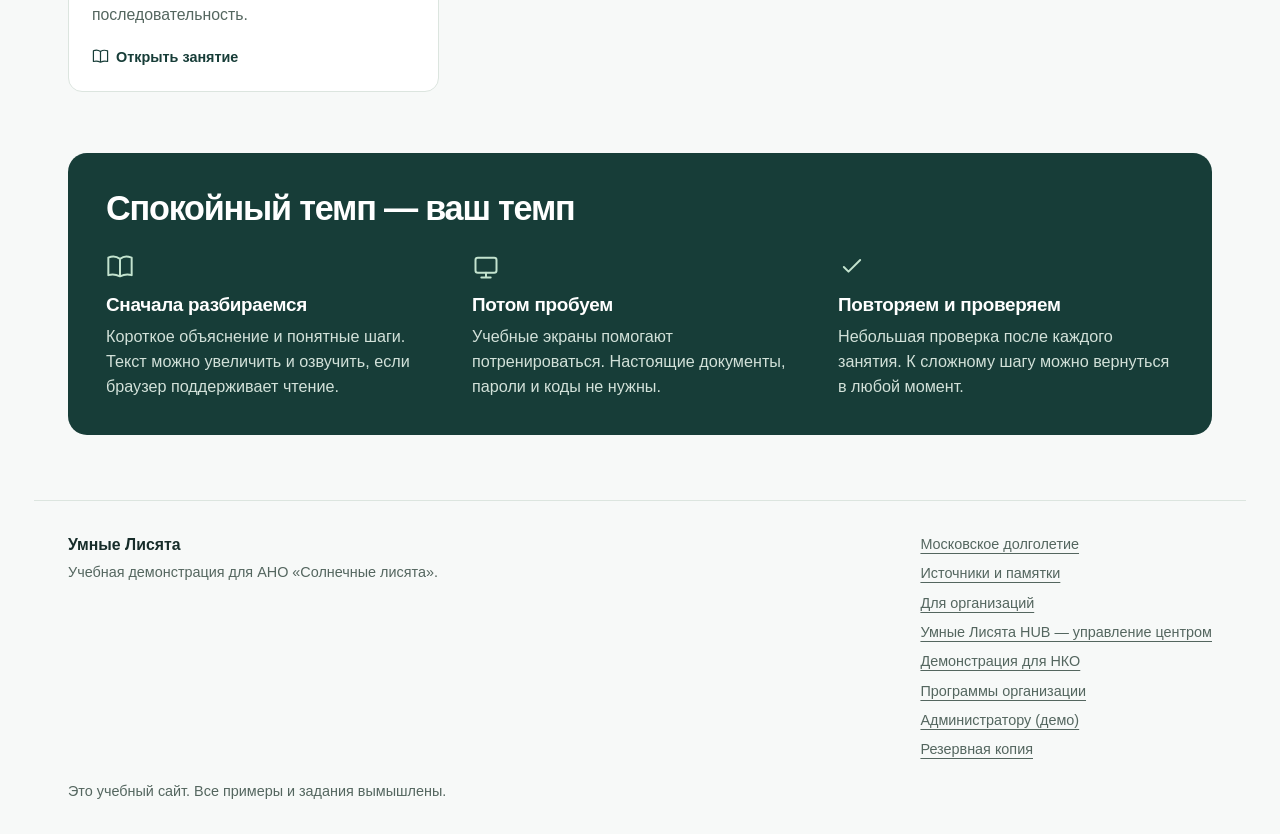
==== commit 403bd07a: "Brand the platform as Umnye Lisyata and add NGO program scheduling Apply the approved fox-and-book l" ====
--- a/index.html
+++ b/index.html
@@ -4,32 +4,33 @@
   <meta charset="utf-8">
   <meta name="viewport" content="width=device-width, initial-scale=1">
   <meta name="theme-color" content="#173d38">
-  <meta name="description" content="Учебный ресурс Центра ментального развития для участников Московского долголетия и самостоятельного обучения. Компьютер, Android, интернет и Госуслуги: понятные уроки, учебные задания и повторение в своём темпе.">
-  <title>Понятно — компьютер и смартфон</title>
-  <link rel="icon" href="data:image/svg+xml,%3Csvg xmlns='http://www.w3.org/2000/svg' viewBox='0 0 64 64'%3E%3Crect width='64' height='64' rx='18' fill='%23173d38'/%3E%3Cpath d='M18 44V20h28v24M26 44V28h12v16' fill='none' stroke='white' stroke-width='5' stroke-linecap='round'/%3E%3C/svg%3E">
+  <meta name="description" content="Умные Лисята — учебная демонстрация для АНО «Солнечные лисята». Курс для старшего поколения и самостоятельного повторения. Компьютер, Android, интернет и Госуслуги: понятные уроки, учебные задания и повторение в своём темпе.">
+  <title>Умные Лисята — компьютер и смартфон</title>
   <link rel="stylesheet" href="./style.css?v=20261125-md1">
-  <script src="./data.js?v=20261125-md1" defer></script>
-  <script src="./extras.js?v=20261125-md1" defer></script>
+  <script src="./data.js?v=20261126-brand7" defer></script>
+  <script src="./extras.js?v=20261126-brand7" defer></script>
   <link rel="stylesheet" href="./student.css?v=20261125-student1">
-  <script src="./student.js?v=20261126-stable1" defer></script>
+  <script src="./student.js?v=20261126-brand7" defer></script>
   <link rel="stylesheet" href="./teacher-workspace.css?v=20261125-teacher1">
-  <script src="./teacher-workspace.js?v=20261126-stable1" defer></script>
+  <script src="./teacher-workspace.js?v=20261126-brand7" defer></script>
   <link rel="stylesheet" href="./admin.css?v=20261126-stable1">
-  <script src="./admin.js?v=20261126-stable1" defer></script>
-  <script src="./backup.js?v=20261126-stable1" defer></script>
-  <script src="./app.js?v=20261126-stable1" defer></script>
+  <script src="./admin.js?v=20261126-brand7" defer></script>
+  <script src="./backup.js?v=20261126-brand7" defer></script>
+  <script src="./app.js?v=20261126-brand7" defer></script>
+<link rel="stylesheet" href="./brand.css?v=7">
+<link rel="icon" type="image/png" href="./assets/umnye-lisyata-logo.png">
 </head>
 <body>
   <a class="skip-link" href="#main">Перейти к содержанию</a>
   <header class="site-header">
     <div class="header-inner">
-      <a class="brand" href="#home" aria-label="Понятно — главная страница"><span class="brand-symbol" aria-hidden="true">п</span><span>понятно<span class="brand-sub">компьютер и смартфон</span></span></a>
+      <a class="brand brand-foxes" href="#home" aria-label="Умные Лисята — главная страница"><img class="brand-logo" src="./assets/umnye-lisyata-logo.png" alt="" width="82" height="64"><strong>Умные Лисята<small>Учимся и развиваемся вместе</small></strong></a>
       <nav aria-label="Основная навигация"><a href="#home" data-nav="home">Мой курс</a><a href="#student" data-nav="student">Мой кабинет</a><a href="#program" data-nav="program">Все занятия</a><a href="#life" data-nav="life">Для жизни</a><a href="#dolgoletie" data-nav="dolgoletie" aria-label="Московское долголетие">Долголетие</a><a href="#teacher" data-nav="teacher">Преподавателю</a></nav>
       <button class="font-button" id="font-toggle" type="button" aria-pressed="false" aria-label="Увеличить размер текста"><span aria-hidden="true">Аа</span><span class="font-label">Крупнее</span></button>
     </div>
   </header>
   <main id="main" tabindex="-1"></main>
-  <footer class="site-footer"><div><strong>Центр ментального развития</strong><span>Учимся в центре. Повторяем дома.</span></div><div class="footer-links"><a href="#dolgoletie">Московское долголетие</a><a href="#sources">Источники и памятки</a><a href="./client.html">Для организаций</a><a href="./hub/">Понятно HUB — управление центром</a><a href="./education/">Все образовательные программы</a><a href="#admin">Администратору (демо)</a><a href="#backup">Резервная копия</a></div><p>Это учебный сайт. Все примеры и задания вымышлены.</p></footer>
+  <footer class="site-footer"><div><strong>Умные Лисята</strong><span>Учебная демонстрация для АНО «Солнечные лисята».</span></div><div class="footer-links"><a href="#dolgoletie">Московское долголетие</a><a href="#sources">Источники и памятки</a><a href="./client.html">Для организаций</a><a href="./hub/">Умные Лисята HUB — управление центром</a><a href="./education/#demo">Демонстрация для НКО</a><a href="./education/#programs">Программы организации</a><a href="#admin">Администратору (демо)</a><a href="#backup">Резервная копия</a></div><p>Это учебный сайт. Все примеры и задания вымышлены.</p></footer>
   <div id="announcer" class="sr-only" aria-live="polite" aria-atomic="true"></div>
   <noscript><p class="notice">Для интерактивных заданий включите JavaScript в браузере.</p></noscript>
 </body>
--- a/brand.css
+++ b/brand.css
@@ -0,0 +1,12 @@
+.brand-foxes{display:inline-flex!important;align-items:center;gap:12px;text-decoration:none;min-width:0;white-space:normal!important;letter-spacing:-.4px!important;flex-shrink:0}
+.brand-foxes .brand-logo{display:block;width:82px;height:64px;object-fit:contain;flex-shrink:0;background:white;border-radius:7px}
+.brand-foxes>strong{display:flex;flex-direction:column;gap:6px;font-family:"Segoe UI",Arial,sans-serif;font-size:22px;font-weight:750;line-height:1.15;letter-spacing:-.5px;color:#b95c00;white-space:nowrap}
+.brand-foxes>strong>small{display:block;font-size:12px;font-weight:500;line-height:1.35;letter-spacing:0;color:#52667e;white-space:normal;max-width:210px}
+.ws-hero-logo{display:grid;place-items:center;padding:18px;border-radius:18px;border:1px solid #dce5f1;background:white;align-self:center}
+.ws-hero-logo img{display:block;width:100%;max-width:360px;height:auto}
+aside .brand-foxes{gap:8px;max-width:100%}
+aside .brand-foxes .brand-logo{width:52px;height:42px}
+aside .brand-foxes>strong{font-size:17px;white-space:normal;min-width:0}
+aside .brand-foxes>strong>small{font-size:12px;max-width:145px}
+@media(max-width:600px){.brand-foxes{gap:9px}.brand-foxes .brand-logo{width:62px;height:49px}.brand-foxes>strong{font-size:19px}.brand-foxes>strong>small{font-size:12px;max-width:175px}.ws-hero-logo{max-width:320px;margin:auto}}
+@media print{.brand-foxes .brand-logo{print-color-adjust:exact}.brand-foxes>strong{color:#b95c00}}
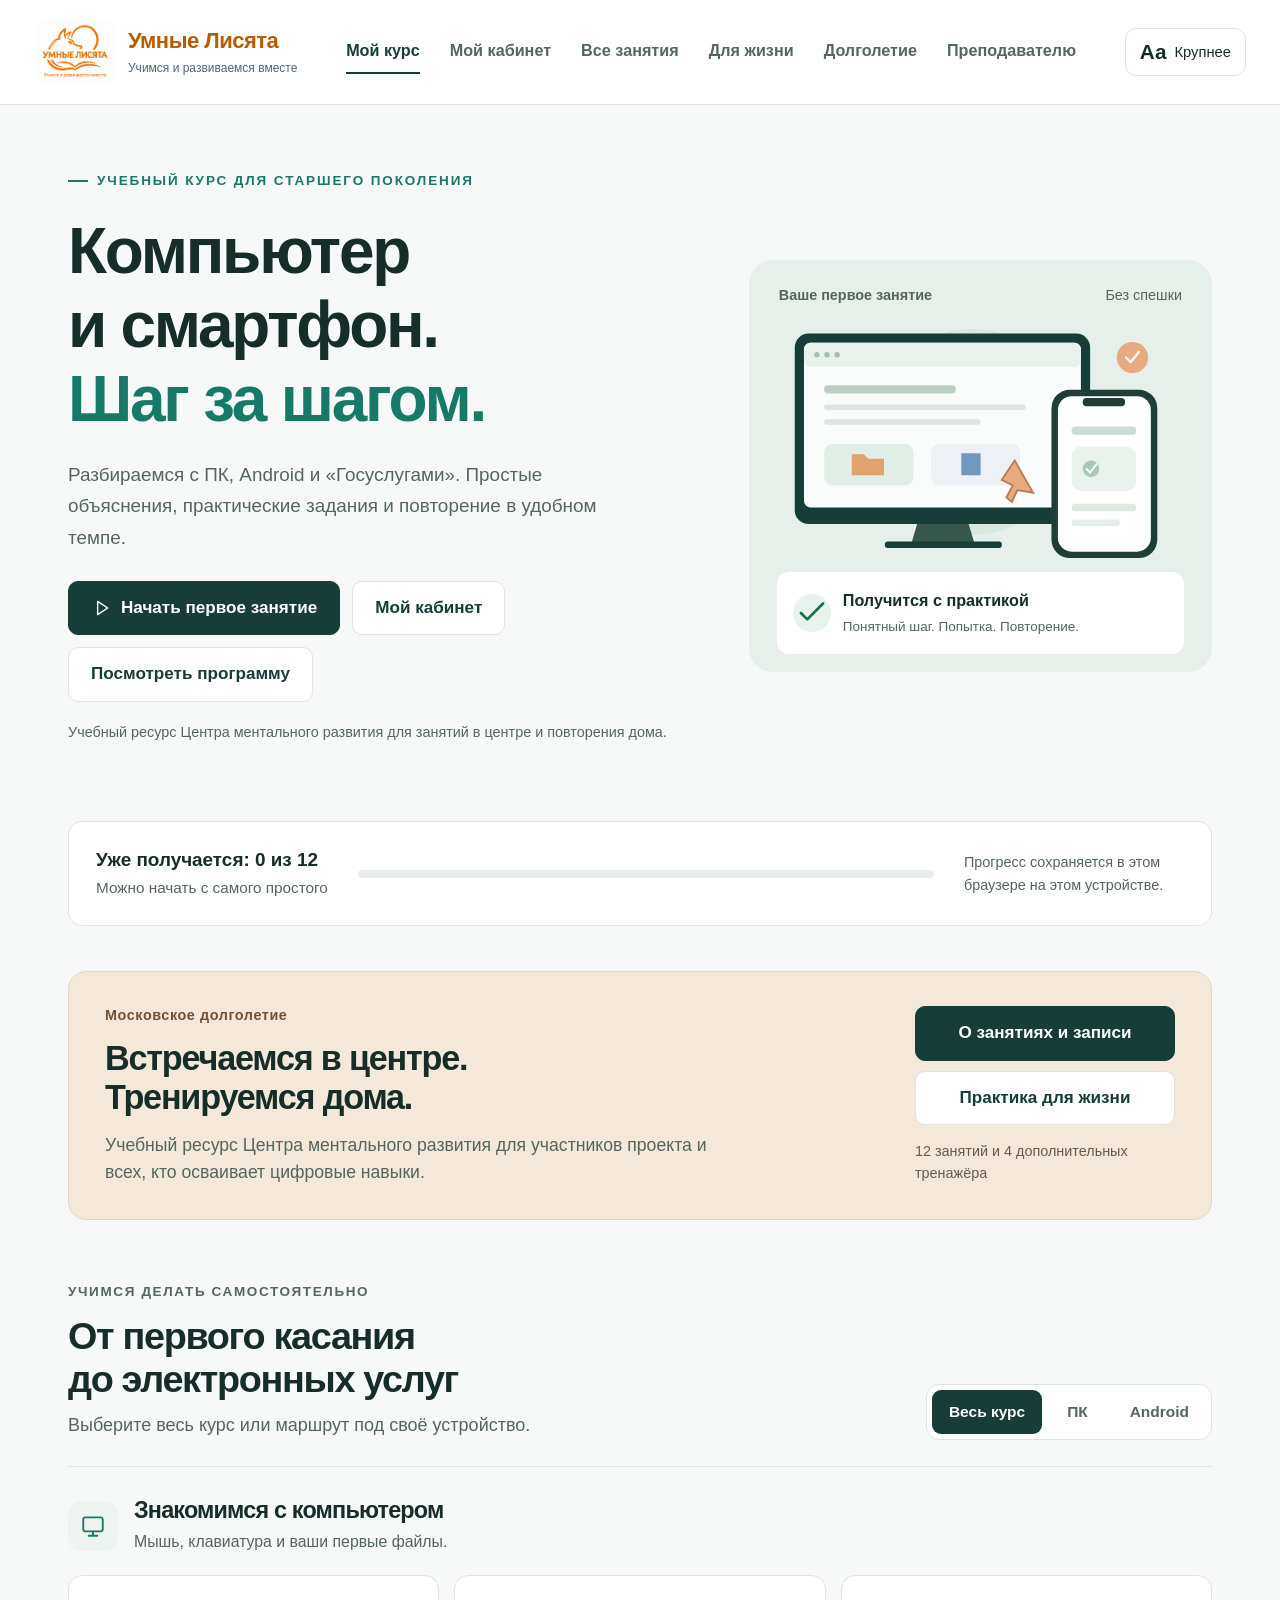
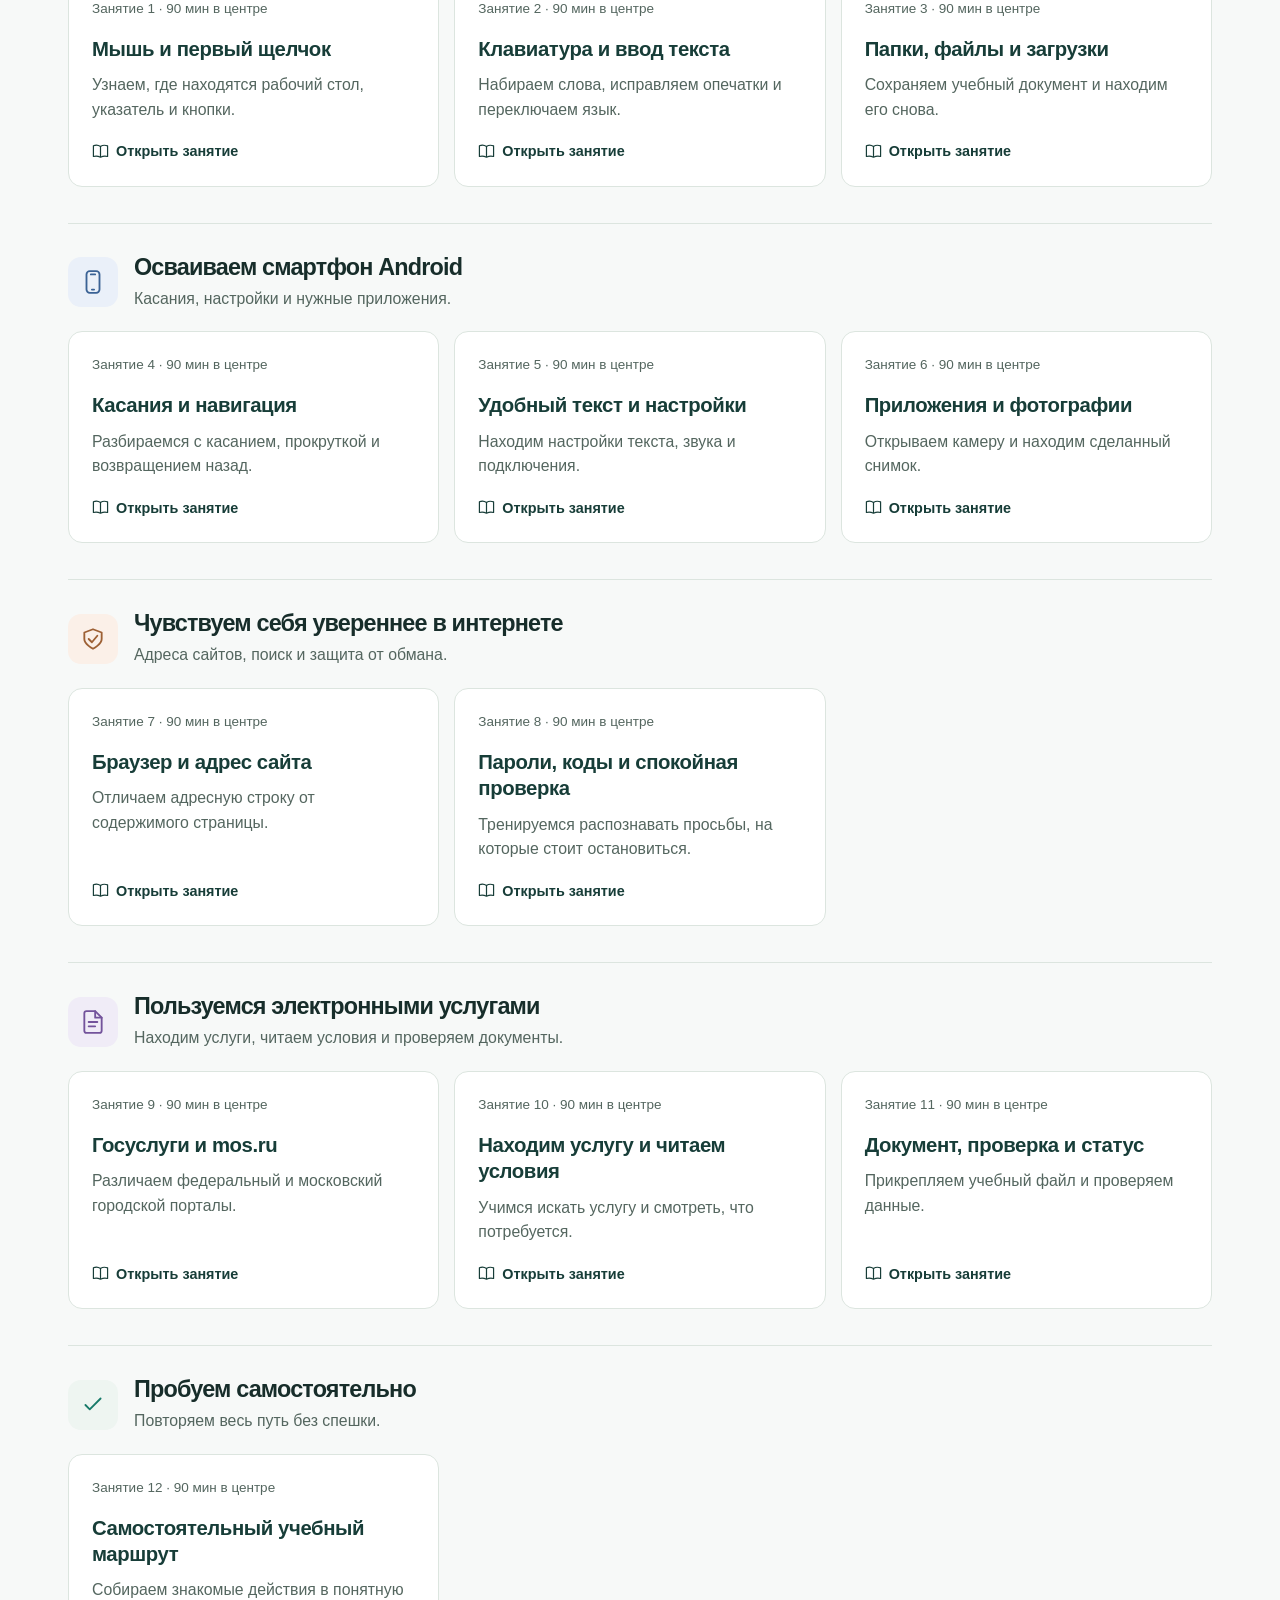
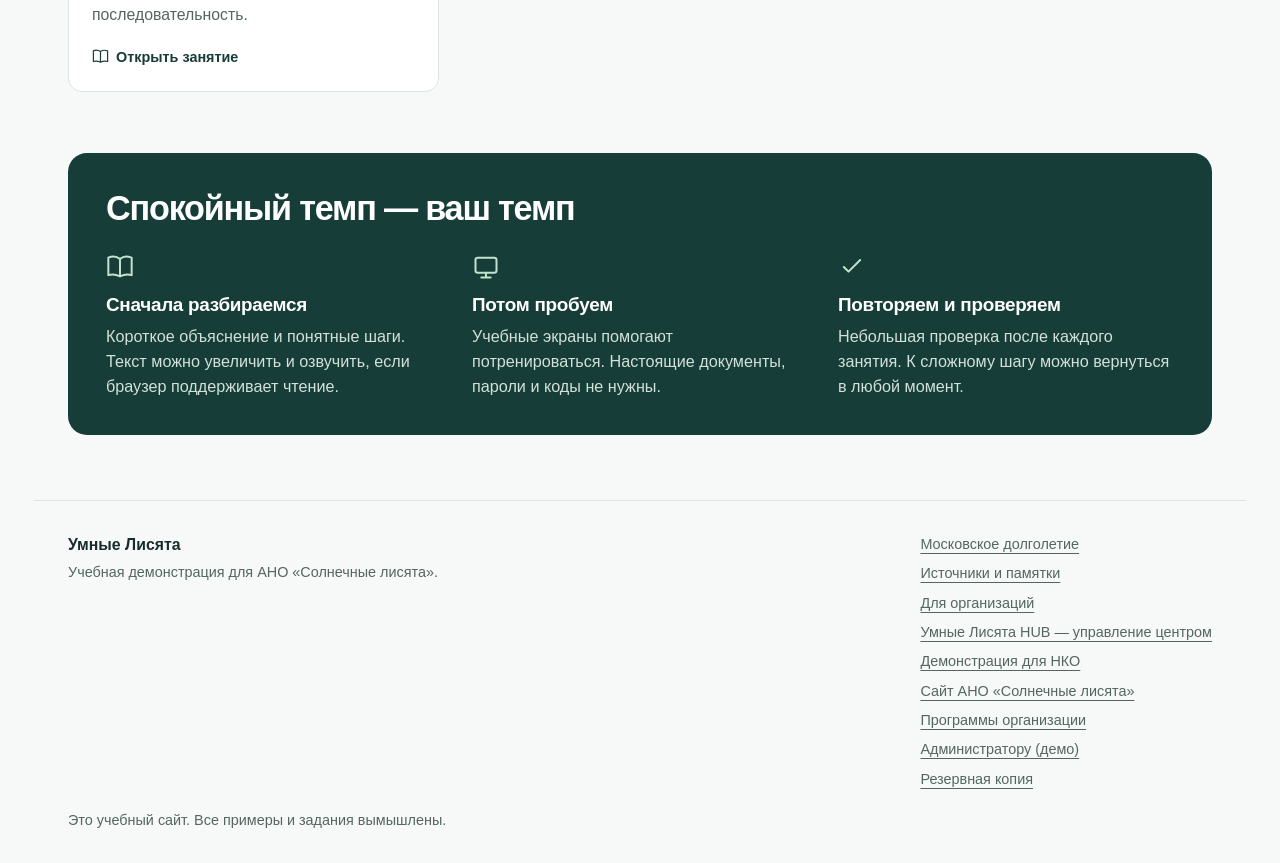
==== commit e22b0fbb: "Add Solnechnye Lisyata public site and connected client walkthrough" ====
--- a/index.html
+++ b/index.html
@@ -2,7 +2,7 @@
 <html lang="ru">
 <head>
   <meta charset="utf-8">
-  <meta name="viewport" content="width=device-width, initial-scale=1">
+  <meta name="viewport" content="width=device-width, initial-scale=1,viewport-fit=cover">
   <meta name="theme-color" content="#173d38">
   <meta name="description" content="Умные Лисята — учебная демонстрация для АНО «Солнечные лисята». Курс для старшего поколения и самостоятельного повторения. Компьютер, Android, интернет и Госуслуги: понятные уроки, учебные задания и повторение в своём темпе.">
   <title>Умные Лисята — компьютер и смартфон</title>
@@ -16,11 +16,12 @@
   <link rel="stylesheet" href="./admin.css?v=20261126-stable1">
   <script src="./admin.js?v=20261126-brand7" defer></script>
   <script src="./backup.js?v=20261126-brand7" defer></script>
-  <script src="./app.js?v=20261126-brand7" defer></script>
+  <script src="./app.js?v=20261127-homework1" defer></script>
 <link rel="stylesheet" href="./brand.css?v=7">
 <link rel="icon" type="image/png" href="./assets/umnye-lisyata-logo.png">
+<link rel="stylesheet" href="./mobile.css?v=2"><script defer src="./mobile.js?v=6"></script>
 </head>
-<body>
+<body data-mobile-shell="course">
   <a class="skip-link" href="#main">Перейти к содержанию</a>
   <header class="site-header">
     <div class="header-inner">
@@ -30,7 +31,7 @@
     </div>
   </header>
   <main id="main" tabindex="-1"></main>
-  <footer class="site-footer"><div><strong>Умные Лисята</strong><span>Учебная демонстрация для АНО «Солнечные лисята».</span></div><div class="footer-links"><a href="#dolgoletie">Московское долголетие</a><a href="#sources">Источники и памятки</a><a href="./client.html">Для организаций</a><a href="./hub/">Умные Лисята HUB — управление центром</a><a href="./education/#demo">Демонстрация для НКО</a><a href="./education/#programs">Программы организации</a><a href="#admin">Администратору (демо)</a><a href="#backup">Резервная копия</a></div><p>Это учебный сайт. Все примеры и задания вымышлены.</p></footer>
+  <footer class="site-footer"><div><strong>Умные Лисята</strong><span>Учебная демонстрация для АНО «Солнечные лисята».</span></div><div class="footer-links"><a href="#dolgoletie">Московское долголетие</a><a href="#sources">Источники и памятки</a><a href="./client.html">Для организаций</a><a href="./hub/">Умные Лисята HUB — управление центром</a><a href="./education/#demo">Демонстрация для НКО</a><a href="./center/">Сайт АНО «Солнечные лисята»</a><a href="./education/#programs">Программы организации</a><a href="#admin">Администратору (демо)</a><a href="#backup">Резервная копия</a></div><p>Это учебный сайт. Все примеры и задания вымышлены.</p></footer>
   <div id="announcer" class="sr-only" aria-live="polite" aria-atomic="true"></div>
   <noscript><p class="notice">Для интерактивных заданий включите JavaScript в браузере.</p></noscript>
 </body>
--- a/mobile.css
+++ b/mobile.css
@@ -0,0 +1,177 @@
+/* Mobile app shell — loaded last, desktop and print unchanged. */
+.mobile-nav,.mobile-more{display:none}
+@media screen and (max-width:760px){
+html{max-width:100%;scroll-padding-top:78px}
+body.mobile-shell{display:block;min-width:0;width:100%;padding-bottom:calc(76px + env(safe-area-inset-bottom,0px))}
+.mobile-shell main,.mobile-shell footer,.mobile-shell .workspace{width:100%;min-width:0;max-width:100%}
+.mobile-shell main{padding:16px 14px 24px;overflow-wrap:anywhere}
+.mobile-shell footer{padding:20px 16px}
+.mobile-shell header,.mobile-shell .site-header{position:sticky;top:0;z-index:20;background:white;border-bottom:1px solid #dce5f1;min-height:60px;padding:8px 14px;gap:8px;display:flex;align-items:center;justify-content:space-between;flex-wrap:nowrap;box-shadow:0 2px 9px #17365e0a}
+.mobile-shell .header-inner{padding:0;gap:8px;width:100%;display:flex;flex-wrap:nowrap;align-items:center;justify-content:space-between}
+.mobile-shell header nav,.mobile-shell .header-inner nav{display:none}
+.mobile-shell .brand-foxes{gap:6px;flex:1;min-width:0;max-width:calc(100% - 65px)}
+.mobile-shell .brand-foxes .brand-logo{width:45px;height:40px;max-width:45px}
+.mobile-shell .brand-foxes>strong{font-size:17px;line-height:1.15;white-space:normal;min-width:0;gap:0}
+.mobile-shell .brand-foxes>strong>small{display:none}
+.mobile-shell #font,.mobile-shell #font-toggle{font-size:13px;padding:8px;min-height:44px;min-width:44px;flex-shrink:0;white-space:nowrap;margin:0}
+.mobile-shell #font-toggle .font-label{display:none}
+.mobile-shell h1{font-size:clamp(26px,7vw,34px);line-height:1.18;letter-spacing:-.6px}
+.mobile-shell h2{font-size:21px;line-height:1.3}
+.mobile-shell h3{font-size:17px;line-height:1.35}
+.mobile-shell .hero,.mobile-shell .ws-demo-hero{grid-template-columns:minmax(0,1fr);padding:22px 18px;border-radius:17px;margin:0 0 20px;gap:16px}
+.mobile-shell .ws-demo-hero h1{font-size:clamp(28px,7.2vw,36px);line-height:1.12;margin:12px 0}
+.mobile-shell .ws-hero-logo{display:none}
+.mobile-shell .hero-copy h1{font-size:clamp(28px,7.2vw,36px)}
+.mobile-shell .hero-inner{grid-template-columns:minmax(0,1fr)}
+.mobile-shell .hero-art{display:none}
+.mobile-shell .card,.mobile-shell .panel{min-width:0;padding:16px;border-radius:14px}
+.mobile-shell .grid,.mobile-shell .ws-program-grid,.mobile-shell .ad-direction-grid,.mobile-shell .ad-group-grid,.mobile-shell .ws-assignment-grid{grid-template-columns:minmax(0,1fr);gap:12px}
+.mobile-shell .grid>* ,.mobile-shell .ws-program-grid>*{min-width:0}
+.mobile-shell .dashboard-metrics,.mobile-shell .demo-metrics,.mobile-shell .ws-metrics,.mobile-shell .ws-inline-metrics{grid-template-columns:repeat(2,minmax(0,1fr));gap:10px}
+.mobile-shell .ws-metric{padding:14px;min-width:0}
+.mobile-shell .ws-metric strong,.mobile-shell .card strong.demo-number{font-size:26px}
+.mobile-shell .ws-metric>span{font-size:14px;overflow-wrap:anywhere}
+.mobile-shell .quick-grid{grid-template-columns:repeat(2,minmax(0,1fr));gap:10px}
+.mobile-shell .quick-card{padding:14px;min-height:125px;min-width:0}
+.mobile-shell .quick-card strong{font-size:14px;line-height:1.3}
+.mobile-shell .quick-card small{font-size:12px;line-height:1.4}
+.mobile-shell .quick-arrow{right:10px;top:12px}
+.mobile-shell .quick-icon{width:40px;height:40px}
+.mobile-shell .actions,.mobile-shell .hero-actions,.mobile-shell .banner-actions{display:flex;flex-wrap:wrap;gap:9px;max-width:100%;min-width:0}
+.mobile-shell .actions>.btn,.mobile-shell .actions>button,.mobile-shell .hero-actions>.btn{flex:1 1 140px;white-space:normal;width:auto;max-width:100%;text-align:center}
+.mobile-shell button,.mobile-shell .btn{min-height:44px;max-width:100%;white-space:normal;overflow-wrap:anywhere;line-height:1.35}
+.mobile-shell input:not([type=checkbox]):not([type=radio]),.mobile-shell select,.mobile-shell textarea{font-size:16px;max-width:100%;min-width:0;min-height:46px}
+.mobile-shell form,.mobile-shell .ws-form-row,.mobile-shell .ws-form-row.two,.mobile-shell .ad-apply-layout,.mobile-shell .ad-detail-layout,.mobile-shell .ws-builder-layout,.mobile-shell .ws-meeting-editor{grid-template-columns:minmax(0,1fr);min-width:0}
+.mobile-shell form label,.mobile-shell .ws-calendar-filters>label,.mobile-shell .ws-profile-select,.mobile-shell .ws-group-select,.mobile-shell .ws-attendance-label{min-width:0;width:100%;max-width:100%}
+.mobile-shell .ws-heading{gap:12px;margin-bottom:18px}
+.mobile-shell .ws-heading>*,.mobile-shell .ws-cabinet-actions{max-width:100%;width:100%;min-width:0}
+.mobile-shell .ws-role-nav{display:grid;grid-template-columns:repeat(2,minmax(0,1fr));gap:5px;padding:5px;margin-bottom:18px}
+.mobile-shell .ws-role-nav a{white-space:normal;min-width:0;min-height:44px;font-size:13px;padding:8px 5px;line-height:1.25;gap:5px}
+.mobile-shell .ws-role-nav svg{width:18px;height:18px}
+.mobile-shell .ws-week-scroll{overflow:visible;padding:0}
+.mobile-shell .ws-week-board{grid-template-columns:minmax(0,1fr);min-height:0;gap:10px}
+.mobile-shell .ws-week-day{padding:12px}
+.mobile-shell .ws-week-day>h3{flex-direction:row;align-items:center;flex-wrap:wrap;gap:8px}
+.mobile-shell .ws-calendar-event{padding:12px 14px}
+.mobile-shell .ws-calendar-event>h4{font-size:16px}
+.mobile-shell .ws-calendar-event>p,.mobile-shell .ws-calendar-event>small{font-size:14px}
+.mobile-shell .ws-calendar-metrics .ws-metric{display:flex;flex-direction:column;align-items:flex-start}
+.mobile-shell .ws-walk-card{padding:14px;gap:10px;min-width:0}
+.mobile-shell .ws-walk-card>div{min-width:0}
+.mobile-shell .ws-notification-preview{padding:14px;gap:10px}
+.mobile-shell .ws-profile-line{gap:12px}
+.mobile-shell .ws-progress-head{gap:8px;flex-wrap:wrap}
+.mobile-shell .lesson,.mobile-shell .life-exercise{width:100%;max-width:100%;padding-left:0;padding-right:0}
+.mobile-shell .choices button,.mobile-shell .life-option{min-height:54px;padding:14px;font-size:16px;text-align:left;line-height:1.45}
+.mobile-shell .sim-screen{padding:18px;font-size:20px}
+.mobile-shell .visual-row{padding:12px;gap:5px}
+.mobile-shell .visual-row svg,.mobile-shell .unknown-shape{width:43px;height:43px}
+.mobile-shell img,.mobile-shell video{max-width:100%;height:auto}
+.mobile-shell svg{max-width:100%}
+.mobile-shell .table-wrap,.mobile-shell .ws-table-wrap,.mobile-shell .tw-table-wrap{max-width:100%;min-width:0;overflow:auto}
+.mobile-shell table.mobile-card-table{display:block;white-space:normal;width:100%;border:0;min-width:0}
+.mobile-shell table.mobile-card-table thead{position:absolute;width:1px;height:1px;overflow:hidden;clip:rect(0,0,0,0)}
+.mobile-shell table.mobile-card-table tbody{display:grid;gap:10px;width:100%}
+.mobile-shell table.mobile-card-table tr{display:block;border:1px solid #dce5f1;border-radius:12px;padding:8px 12px;background:white}
+.mobile-shell table.mobile-card-table td{display:grid;grid-template-columns:minmax(85px,36%) minmax(0,1fr);gap:8px;align-items:start;text-align:left!important;min-width:0!important;max-width:100%;width:auto;padding:9px 0;border-bottom:1px solid #edf1f7;white-space:normal;overflow-wrap:anywhere;font-size:14px}
+.mobile-shell table.mobile-card-table td:last-child{border-bottom:0}
+.mobile-shell table.mobile-card-table td::before{content:attr(data-mobile-label);color:#52667e;font-weight:600;font-size:12px;line-height:1.5}
+.mobile-shell table.mobile-card-table td>*{min-width:0;max-width:100%}
+.mobile-shell table.mobile-card-table td form{grid-template-columns:minmax(0,1fr)}
+.mobile-shell table.mobile-card-table td button{min-height:44px}
+.mobile-shell .ws-table-progress{min-width:0;max-width:100%}
+.mobile-shell .mobile-nav{position:fixed;z-index:40;left:0;right:0;bottom:0;display:grid;grid-template-columns:repeat(5,minmax(0,1fr));background:#fff;border-top:1px solid #dce5f1;padding:5px 3px calc(5px + env(safe-area-inset-bottom,0px));box-shadow:0 -4px 18px #17365e12;gap:2px}
+.mobile-shell .mobile-nav a,.mobile-shell .mobile-nav button{display:flex;flex-direction:column;align-items:center;justify-content:center;gap:4px;min-width:0;min-height:57px;border:0;border-radius:11px;padding:5px 2px;color:#52667e;text-decoration:none;background:transparent;font-size:10px;font-weight:650;line-height:1.15;text-align:center;overflow-wrap:normal}
+.mobile-shell .mobile-nav svg{width:22px;height:22px;flex:none}
+.mobile-shell .mobile-nav [aria-current=page],.mobile-shell .mobile-nav [aria-expanded=true]{color:#2459d6;background:#eaf1ff}
+.mobile-shell .mobile-more{position:fixed;z-index:39;inset:0;background:#142b4966;display:flex;align-items:flex-end;justify-content:center;padding:12px 12px calc(75px + env(safe-area-inset-bottom,0px))}
+.mobile-shell .mobile-more[hidden]{display:none!important}
+.mobile-shell .mobile-more-panel{width:100%;max-height:calc(100dvh - 100px);overflow:auto;background:white;border-radius:20px;padding:16px;box-shadow:0 8px 40px #182b4533}
+.mobile-shell .mobile-more-panel h2{margin:0 0 10px}
+.mobile-shell .mobile-more-panel a{display:flex;align-items:center;min-height:46px;padding:10px 8px;border-bottom:1px solid #e9eef5;color:#203a5c;text-decoration:none;font-size:16px}
+.mobile-shell .mobile-more-panel button{width:100%;margin-top:10px}
+.mobile-shell .ws-toast,.mobile-shell #toast{bottom:calc(80px + env(safe-area-inset-bottom,0px));z-index:55}
+.mobile-hub aside{display:none!important}
+.mobile-hub #menu{display:none!important}
+.mobile-hub header{position:sticky;top:0}
+.mobile-hub #crumb{flex:1;font-size:14px;font-weight:650;line-height:1.35;overflow-wrap:anywhere}
+.mobile-hub .header-action{display:inline-flex!important;padding:8px 10px;font-size:13px;min-height:44px}
+.mobile-hub .demo{display:none}
+.mobile-hub .table-wrap{border:0}
+.mobile-hub .section-title span{font-size:12px}
+.mobile-hub .mobile-org{display:grid;gap:5px;margin-bottom:12px;font-size:13px}
+.mobile-hub .mobile-org select{width:100%}
+}
+@media screen and (max-width:350px){.mobile-shell main{padding-left:10px;padding-right:10px}.mobile-shell .card,.mobile-shell .panel{padding:13px}.mobile-shell .mobile-nav a,.mobile-shell .mobile-nav button{font-size:9px}.mobile-shell .brand-foxes>strong{font-size:15px}.mobile-shell .quick-card{padding:10px}.mobile-shell .mobile-nav svg{width:20px;height:20px}}
+@media print{.mobile-nav,.mobile-more{display:none!important}}
+
+@media screen and (max-width:760px){.mobile-shell .mobile-cell-value{min-width:0;max-width:100%;overflow-wrap:anywhere}.mobile-shell .mobile-cell-value .actions{margin:4px 0;gap:6px}.mobile-shell .mobile-cell-value .actions button{flex:1 1 100%}.mobile-shell .mobile-cell-value a{overflow-wrap:anywhere}.mobile-shell .mobile-cell-value select{width:100%}.mobile-shell .mobile-cell-value small{display:block}.mobile-shell .mobile-more-panel{overscroll-behavior:contain}.mobile-shell .mobile-more-panel a{font-weight:600}.mobile-shell .ws-cabinet-actions .ws-profile-select{min-width:0}.mobile-shell .ws-role-nav a:last-child{width:auto}.mobile-shell .mobile-nav{max-width:none;margin:0}.mobile-shell .mobile-nav button:focus-visible{outline-offset:-3px}}
+
+.mobile-cell-value{display:contents}
+@media screen and (max-width:760px){.mobile-shell .mobile-cell-value{display:block}.large .mobile-shell .choices button,.large .mobile-shell .life-option{font-size:1rem}.large .mobile-shell h1{font-size:1.7rem}.large .mobile-shell h2{font-size:1.3rem}.large .mobile-shell .mobile-nav a,.large .mobile-shell .mobile-nav button{font-size:11px}}
+
+/* Education: mobile-first dashboard and compact cabinet switch. */
+.mobile-cabinet-switch,.mobile-welcome,.mobile-quick{display:none}
+@media screen and (max-width:760px){
+.mobile-education header{min-height:54px;padding:5px 12px;box-shadow:none}
+.mobile-education .brand-foxes .brand-logo{width:38px;height:36px;max-width:38px}
+.mobile-education .brand-foxes>strong{font-size:16px}
+.mobile-education #font{font-size:12px;min-height:40px;padding:6px 9px}
+.mobile-education main{padding:12px 12px 24px}
+.mobile-education .ws-demo-strip,.mobile-education .ws-role-nav{display:none}
+.mobile-education .mobile-cabinet-switch{display:flex;align-items:center;justify-content:space-between;gap:8px;margin:0 0 12px;color:#52667e;font-size:11px;line-height:1.35}
+.mobile-cabinet-switch>span{max-width:45%}
+.mobile-cabinet-switch details{position:relative;max-width:60%;min-width:0}
+.mobile-cabinet-switch summary{display:flex;align-items:center;justify-content:space-between;gap:7px;min-height:40px;padding:8px 10px;border:1px solid #dce5f1;border-radius:10px;background:white;color:#2459d6;font-weight:650;cursor:pointer;font-size:13px;list-style:none}
+.mobile-cabinet-switch summary::-webkit-details-marker{display:none}
+.mobile-cabinet-options{position:absolute;right:0;top:calc(100% + 6px);z-index:30;width:min(255px,85vw);padding:6px;background:white;box-shadow:0 8px 30px #182b4526;border:1px solid #dce5f1;border-radius:12px}
+.mobile-cabinet-options a{display:flex;align-items:center;gap:10px;min-height:44px;padding:9px 10px;text-decoration:none;color:#203a5c;font-size:14px;border-radius:8px}
+.mobile-cabinet-options a[aria-current=page]{background:#eaf1ff;color:#2459d6}
+.mobile-cabinet-options svg{width:20px;height:20px;flex:none}
+.mobile-education .mobile-welcome{position:relative;display:flex;align-items:center;gap:8px;padding:18px 15px;background:#e9f1ff;border:1px solid #d5e3ff;border-radius:17px;margin-bottom:19px}
+.mobile-welcome-copy{flex:1;min-width:0}
+.mobile-welcome-copy>span{font-size:9px;letter-spacing:.07em;color:#315d9e;font-weight:700}
+.mobile-education .mobile-welcome h1{font-size:25px;line-height:1.12;margin:8px 0;letter-spacing:-.6px}
+.mobile-welcome p{font-size:14px;line-height:1.4;margin:8px 0 12px;color:#405a7b}
+.mobile-welcome img{width:72px;height:auto;object-fit:contain;background:white;border-radius:10px;padding:5px;align-self:flex-start;flex-shrink:0}
+.mobile-welcome .btn{font-size:13px;padding:10px 12px;min-height:44px}
+.mobile-education .mobile-quick{display:block;margin-bottom:19px}
+.mobile-quick h2{font-size:18px;margin:0 0 10px}
+.mobile-quick>div{display:grid;grid-template-columns:repeat(2,minmax(0,1fr));gap:9px}
+.mobile-quick a{display:flex;align-items:center;gap:8px;padding:11px 9px;min-height:65px;background:white;border:1px solid #dce5f1;border-radius:12px;text-decoration:none;color:#203a5c}
+.mobile-quick .ws-icon{width:34px;height:34px;border-radius:9px}
+.mobile-quick .ws-icon svg{width:19px;height:19px}
+.mobile-quick b{font-size:13px;line-height:1.25;overflow-wrap:normal}
+.mobile-education .mobile-welcome~.ws-demo-hero{display:none}
+.mobile-education .mobile-demo-metrics{margin:12px 0 20px;gap:8px}
+.mobile-education .mobile-demo-metrics .ws-metric{padding:10px 12px;gap:3px}
+.mobile-education .mobile-demo-metrics .ws-metric strong{font-size:24px}
+.mobile-education .mobile-demo-metrics .ws-metric>span{font-size:12px;line-height:1.3}
+.mobile-education .ad-directions .ws-section-title{gap:5px;margin:16px 0 9px}
+.mobile-education .ad-directions .ws-section-title h2{font-size:19px}
+.mobile-education .ad-directions>p{font-size:14px;line-height:1.45;margin-bottom:12px}
+.mobile-education .ad-direction-grid{grid-template-columns:repeat(2,minmax(0,1fr));gap:9px;margin:0 0 18px}
+.mobile-education .ad-direction-card{padding:12px 10px;gap:7px}
+.mobile-education .ad-direction-card h3{font-size:14px;margin:0}
+.mobile-education .ad-direction-card p{font-size:12px;line-height:1.35;margin:0}
+.mobile-education .ad-direction-card>span:last-child{font-size:11px;line-height:1.3}
+.mobile-education .ad-direction-card .ws-icon{width:34px;height:34px}
+.mobile-education .ws-heading h1{font-size:26px;margin:7px 0 9px}
+.mobile-education .ws-heading p{font-size:14px;line-height:1.5}
+.mobile-education .ws-heading .kicker{font-size:10px}
+.mobile-education .ws-next{padding:16px}
+.mobile-education .ws-next h2{font-size:21px;margin:12px 0}
+.mobile-education .ws-person-card{padding:15px;gap:10px;grid-template-columns:44px minmax(0,1fr)}
+.mobile-education .ws-avatar{width:44px;height:44px;font-size:20px}
+.mobile-education .ws-walk-card h3{font-size:15px}
+.mobile-education .ws-walk-card p{font-size:13px;line-height:1.4}
+.mobile-education .ws-walk-card{padding:12px}
+.mobile-education .mobile-nav a,.mobile-education .mobile-nav button{min-height:52px}
+.mobile-education .mobile-nav{padding-top:4px;padding-bottom:calc(4px + env(safe-area-inset-bottom,0px))}
+.mobile-education footer{font-size:12px}
+.large .mobile-education .mobile-welcome h1{font-size:1.5rem}
+.large .mobile-education .mobile-welcome p,.large .mobile-education .ws-heading p,.large .mobile-education .ad-direction-card p,.large .mobile-education .ws-walk-card p{font-size:1rem}
+.large .mobile-education .mobile-quick b,.large .mobile-education .ad-direction-card h3{font-size:.9rem}
+.large .mobile-education .mobile-quick>div,.large .mobile-education .ad-direction-grid{grid-template-columns:minmax(0,1fr)}
+}
+@media screen and (max-width:350px){.mobile-welcome img{display:none}.mobile-quick a{padding:8px 6px;gap:6px}.mobile-quick b{font-size:12px}}
